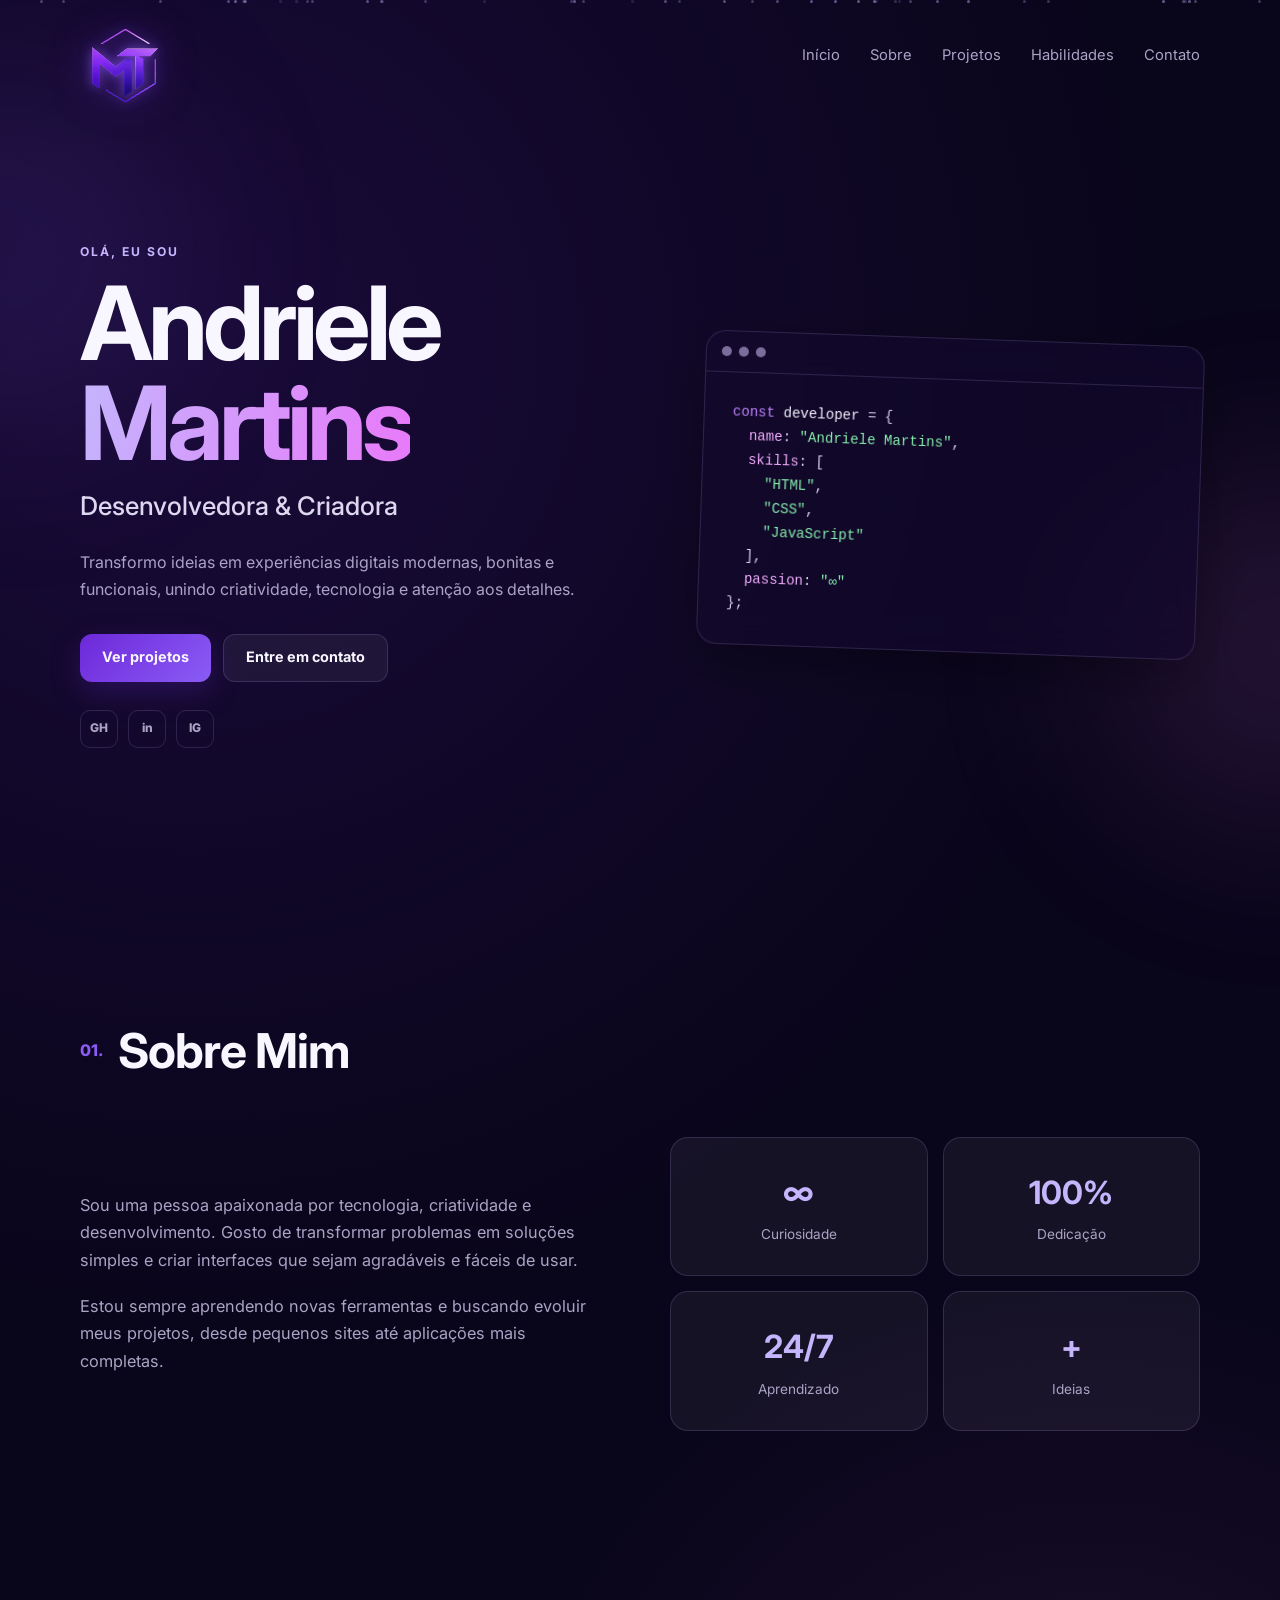
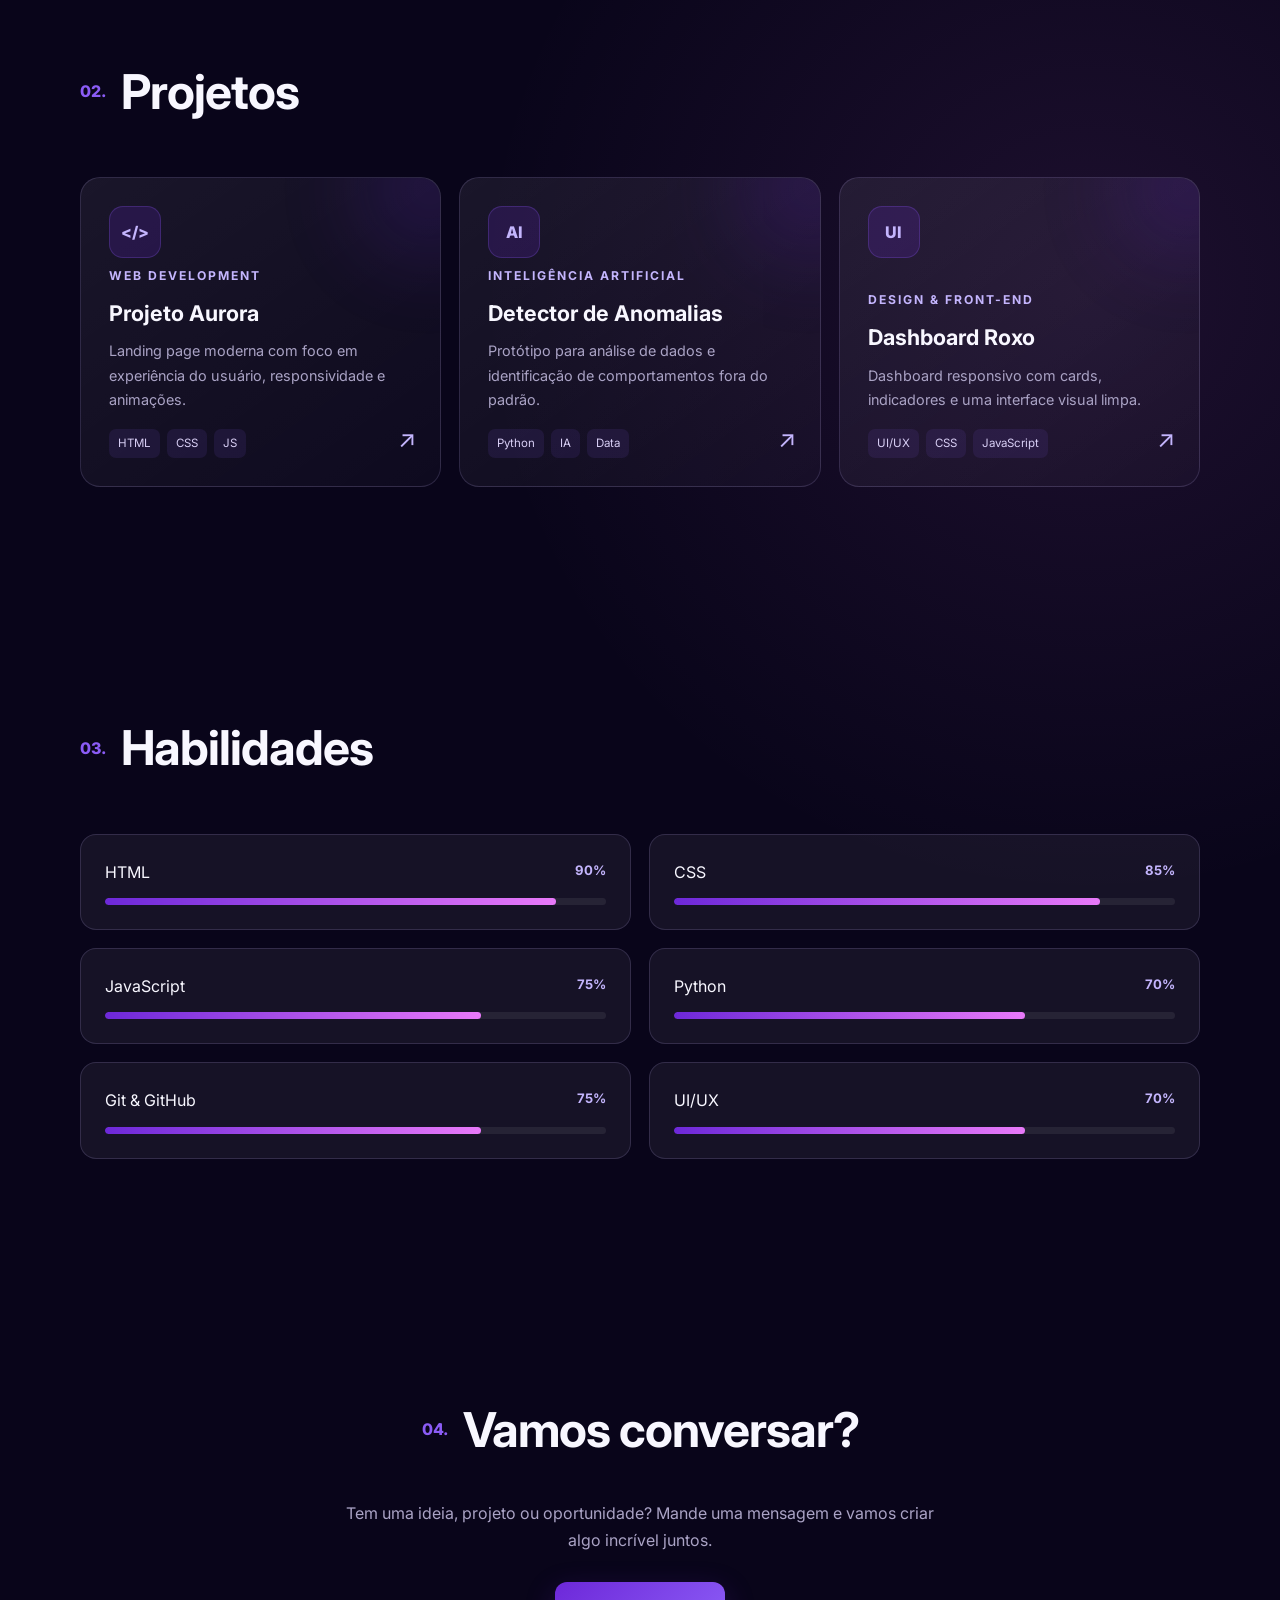
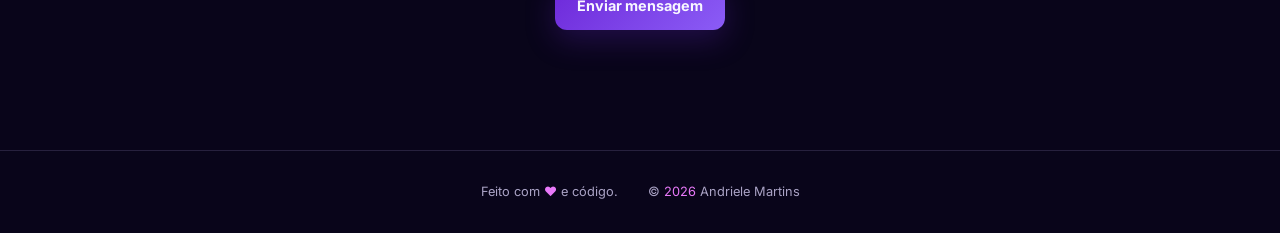
==== portfolio/index.html @ b2157736 "Portifolio" ====
<!DOCTYPE html>
<html lang="pt-BR">

<head>
  <meta charset="UTF-8">
  <meta name="viewport" content="width=device-width, initial-scale=1.0">

  <meta
    name="description"
    content="Portfólio pessoal moderno de Andriele Martins."
  >

  <title>Andriele Martins | Desenvolvedora</title>

  <!-- Fonte -->
  <link rel="preconnect" href="https://fonts.googleapis.com">
  <link rel="preconnect" href="https://fonts.gstatic.com" crossorigin>
  <link
    href="https://fonts.googleapis.com/css2?family=Inter:wght@400;500;600;700;800&display=swap"
    rel="stylesheet"
  >

  <!-- CSS -->
  <link rel="stylesheet" href="style.css">
</head>

<body>

  <!-- Efeitos de fundo -->
  <div class="background-glow glow-one"></div>
  <div class="background-glow glow-two"></div>


  <!-- =========================
       CABEÇALHO
  ========================== -->

  <header class="header" id="header">

    <nav class="nav container">

      <!-- LOGO -->
      <a
        class="logo"
        href="#inicio"
        aria-label="Página inicial"
      >
        <img
          src="img/Logo.png"
          alt="Logo Andriele Martins"
        >
      </a>


      <!-- MENU MOBILE -->
      <button
        class="menu-toggle"
        id="menu-toggle"
        aria-label="Abrir menu"
        aria-expanded="false"
      >
        <span></span>
        <span></span>
        <span></span>
      </button>


      <!-- MENU -->
      <ul class="nav-links" id="nav-links">

        <li>
          <a href="#inicio">Início</a>
        </li>

        <li>
          <a href="#sobre">Sobre</a>
        </li>

        <li>
          <a href="#projetos">Projetos</a>
        </li>

        <li>
          <a href="#habilidades">Habilidades</a>
        </li>

        <li>
          <a href="#contato">Contato</a>
        </li>

      </ul>

    </nav>

  </header>


  <!-- =========================
       CONTEÚDO PRINCIPAL
  ========================== -->

  <main>


    <!-- =========================
         HERO
    ========================== -->

    <section
      class="hero container"
      id="inicio"
    >

      <!-- TEXTO -->
      <div class="hero-content reveal">

        <p class="eyebrow">
          Olá, eu sou
        </p>

        <h1>
          Andriele<span> Martins</span>
        </h1>

        <h2>
          Desenvolvedora &amp; Criadora
        </h2>

        <p class="hero-description">
          Transformo ideias em experiências digitais modernas,
          bonitas e funcionais, unindo criatividade, tecnologia
          e atenção aos detalhes.
        </p>


        <!-- BOTÕES -->
        <div class="hero-buttons">

          <a
            class="btn btn-primary"
            href="#projetos"
          >
            Ver projetos
          </a>

          <a
            class="btn btn-outline"
            href="#contato"
          >
            Entre em contato
          </a>

        </div>


        <!-- REDES SOCIAIS -->
        <div
          class="social-links"
          aria-label="Redes sociais"
        >

          <a
            href="#"
            aria-label="GitHub"
          >
            GH
          </a>

          <a
            href="#"
            aria-label="LinkedIn"
          >
            in
          </a>

          <a
            href="#"
            aria-label="Instagram"
          >
            IG
          </a>

        </div>

      </div>


      <!-- CARD DE CÓDIGO -->
      <div class="hero-visual reveal">

        <div class="code-card">

          <div class="window-bar">
            <span></span>
            <span></span>
            <span></span>
          </div>

          <pre><code><span class="code-purple">const</span> <span class="code-white">developer</span> = {
  <span class="code-pink">name</span>: <span class="code-green">"Andriele Martins"</span>,
  <span class="code-pink">skills</span>: [
    <span class="code-green">"HTML"</span>,
    <span class="code-green">"CSS"</span>,
    <span class="code-green">"JavaScript"</span>
  ],
  <span class="code-pink">passion</span>: <span class="code-green">"∞"</span>
};</code></pre>

        </div>

      </div>

    </section>



    <!-- =========================
         SOBRE
    ========================== -->

    <section
      class="section container"
      id="sobre"
    >

      <div class="section-heading reveal">

        <span>01.</span>

        <h2>
          Sobre Mim
        </h2>

      </div>


      <div class="about-grid">


        <div class="about-text reveal">

          <p>
            Sou uma pessoa apaixonada por tecnologia,
            criatividade e desenvolvimento.
            Gosto de transformar problemas em soluções
            simples e criar interfaces que sejam agradáveis
            e fáceis de usar.
          </p>

          <p>
            Estou sempre aprendendo novas ferramentas
            e buscando evoluir meus projetos, desde pequenos
            sites até aplicações mais completas.
          </p>

        </div>


        <!-- ESTATÍSTICAS -->
        <div class="about-stats reveal">

          <div class="stat-card">
            <strong>∞</strong>
            <span>Curiosidade</span>
          </div>

          <div class="stat-card">
            <strong>100%</strong>
            <span>Dedicação</span>
          </div>

          <div class="stat-card">
            <strong>24/7</strong>
            <span>Aprendizado</span>
          </div>

          <div class="stat-card">
            <strong>+</strong>
            <span>Ideias</span>
          </div>

        </div>

      </div>

    </section>



    <!-- =========================
         PROJETOS
    ========================== -->

    <section
      class="section container"
      id="projetos"
    >

      <div class="section-heading reveal">

        <span>02.</span>

        <h2>
          Projetos
        </h2>

      </div>


      <div class="projects-grid">


        <!-- PROJETO 1 -->
        <article class="project-card reveal">

          <div class="project-icon">
            &lt;/&gt;
          </div>

          <div class="project-content">

            <p class="project-type">
              Web Development
            </p>

            <h3>
              Projeto Aurora
            </h3>

            <p>
              Landing page moderna com foco em experiência
              do usuário, responsividade e animações.
            </p>

            <div class="tags">

              <span>HTML</span>
              <span>CSS</span>
              <span>JS</span>

            </div>

          </div>

          <a
            class="project-link"
            href="#"
            aria-label="Ver Projeto Aurora"
          >
            ↗
          </a>

        </article>



        <!-- PROJETO 2 -->
        <article class="project-card reveal">

          <div class="project-icon">
            AI
          </div>

          <div class="project-content">

            <p class="project-type">
              Inteligência Artificial
            </p>

            <h3>
              Detector de Anomalias
            </h3>

            <p>
              Protótipo para análise de dados e identificação
              de comportamentos fora do padrão.
            </p>

            <div class="tags">

              <span>Python</span>
              <span>IA</span>
              <span>Data</span>

            </div>

          </div>

          <a
            class="project-link"
            href="#"
            aria-label="Ver Detector de Anomalias"
          >
            ↗
          </a>

        </article>



        <!-- PROJETO 3 -->
        <article class="project-card reveal">

          <div class="project-icon">
            UI
          </div>

          <div class="project-content">

            <p class="project-type">
              Design &amp; Front-end
            </p>

            <h3>
              Dashboard Roxo
            </h3>

            <p>
              Dashboard responsivo com cards, indicadores
              e uma interface visual limpa.
            </p>

            <div class="tags">

              <span>UI/UX</span>
              <span>CSS</span>
              <span>JavaScript</span>

            </div>

          </div>

          <a
            class="project-link"
            href="#"
            aria-label="Ver Dashboard Roxo"
          >
            ↗
          </a>

        </article>

      </div>

    </section>



    <!-- =========================
         HABILIDADES
    ========================== -->

    <section
      class="section container"
      id="habilidades"
    >

      <div class="section-heading reveal">

        <span>03.</span>

        <h2>
          Habilidades
        </h2>

      </div>


      <div class="skills-grid">


        <!-- HTML -->
        <div class="skill-card reveal">

          <div class="skill-top">
            <span>HTML</span>
            <strong>90%</strong>
          </div>

          <div class="progress">
            <span style="width: 90%"></span>
          </div>

        </div>



        <!-- CSS -->
        <div class="skill-card reveal">

          <div class="skill-top">
            <span>CSS</span>
            <strong>85%</strong>
          </div>

          <div class="progress">
            <span style="width: 85%"></span>
          </div>

        </div>



        <!-- JAVASCRIPT -->
        <div class="skill-card reveal">

          <div class="skill-top">
            <span>JavaScript</span>
            <strong>75%</strong>
          </div>

          <div class="progress">
            <span style="width: 75%"></span>
          </div>

        </div>



        <!-- PYTHON -->
        <div class="skill-card reveal">

          <div class="skill-top">
            <span>Python</span>
            <strong>70%</strong>
          </div>

          <div class="progress">
            <span style="width: 70%"></span>
          </div>

        </div>



        <!-- GIT -->
        <div class="skill-card reveal">

          <div class="skill-top">
            <span>Git &amp; GitHub</span>
            <strong>75%</strong>
          </div>

          <div class="progress">
            <span style="width: 75%"></span>
          </div>

        </div>



        <!-- UI UX -->
        <div class="skill-card reveal">

          <div class="skill-top">
            <span>UI/UX</span>
            <strong>70%</strong>
          </div>

          <div class="progress">
            <span style="width: 70%"></span>
          </div>

        </div>

      </div>

    </section>



    <!-- =========================
         CONTATO
    ========================== -->

    <section
      class="contact-section"
      id="contato"
    >

      <div class="container contact-content reveal">

        <div class="section-heading">

          <span>04.</span>

          <h2>
            Vamos conversar?
          </h2>

        </div>

        <p>
          Tem uma ideia, projeto ou oportunidade?
          Mande uma mensagem e vamos criar algo incrível juntos.
        </p>

        <a
          class="btn btn-primary"
          href="mailto:seuemail@email.com"
        >
          Enviar mensagem
        </a>

      </div>

    </section>

  </main>



  <!-- =========================
       RODAPÉ
  ========================== -->

  <footer class="footer">

    <p>
      Feito com <span>♥</span> e código.
    </p>

    <p>
      © <span id="year"></span> Andriele Martins
    </p>

  </footer>



  <!-- BOTÃO VOLTAR AO TOPO -->

  <button
    class="back-to-top"
    id="back-to-top"
    aria-label="Voltar ao topo"
  >
    ↑
  </button>


  <!-- PARTÍCULAS -->

  <div
    class="particles"
    id="particles"
    aria-hidden="true"
  ></div>


  <!-- JAVASCRIPT -->

  <script src="script.js"></script>

</body>

</html>
---- portfolio/style.css ----
:root {
  --bg: #09051a;
  --bg-soft: #12082b;
  --purple-dark: #2e1065;
  --purple: #6d28d9;
  --purple-light: #8b5cf6;
  --lavender: #c4b5fd;
  --pink: #e879f9;
  --text: #f8f7ff;
  --muted: #aaa3c5;
  --border: rgba(196, 181, 253, .16);
  --glass: rgba(255, 255, 255, .055);
  --shadow: 0 20px 60px rgba(0, 0, 0, .35);
}

* { margin: 0; padding: 0; box-sizing: border-box; }

html { scroll-behavior: smooth; }

body {
  min-height: 100vh;
  background:
    radial-gradient(circle at 15% 10%, rgba(109, 40, 217, .16), transparent 30%),
    radial-gradient(circle at 85% 55%, rgba(232, 121, 249, .09), transparent 28%),
    var(--bg);
  color: var(--text);
  font-family: "Inter", sans-serif;
  line-height: 1.7;
  overflow-x: hidden;
}

a { color: inherit; text-decoration: none; }
button { font: inherit; }
.container { width: min(1120px, calc(100% - 40px)); margin-inline: auto; }

.background-glow {
  position: fixed;
  width: 360px;
  height: 360px;
  border-radius: 50%;
  filter: blur(100px);
  opacity: .12;
  pointer-events: none;
  z-index: -2;
}
.glow-one { background: var(--purple-light); top: 8%; left: -180px; }
.glow-two { background: var(--pink); bottom: 8%; right: -180px; }

.header {
  position: fixed;
  inset: 0 0 auto;
  z-index: 1000;
  border-bottom: 1px solid transparent;
  transition: .3s ease;
}
.header.scrolled {
  background: rgba(9, 5, 26, .82);
  backdrop-filter: blur(18px);
  border-color: var(--border);
}

.nav { min-height: 78px; display: flex; align-items: center; justify-content: space-between; }
/* =========================
   LOGO
========================= */

.logo {
  display: flex;
  align-items: center;
  justify-content: center;
  width: 170px;
  height: 90px;
  background: transparent;
  border: none;
  border-radius: 0;
  flex-shrink: 0;
  transition: transform 0.3s ease;
}

.logo img {
  display: block;
  width: 150px;
  height: 150px;
  object-fit: contain;
  filter:
    drop-shadow(0 0 6px rgba(139, 92, 246, 0.7))
    drop-shadow(0 0 18px rgba(109, 40, 217, 0.5));
  transition: transform 0.3s ease, filter 0.3s ease;
}

.logo:hover img {
  transform: scale(1.08);
  filter:
    drop-shadow(0 0 10px rgba(196, 181, 253, 0.9))
    drop-shadow(0 0 28px rgba(139, 92, 246, 0.8));
}

.nav-links { display: flex; list-style: none; gap: 30px; }
.nav-links a { color: var(--muted); font-size: .92rem; transition: .25s; }
.nav-links a:hover { color: var(--lavender); }

.menu-toggle { display: none; background: transparent; border: 0; cursor: pointer; }
.menu-toggle span { display: block; width: 26px; height: 2px; margin: 5px; background: var(--lavender); transition: .3s; }

.hero {
  min-height: 100vh;
  display: grid;
  grid-template-columns: 1.05fr .95fr;
  align-items: center;
  gap: 70px;
  padding-top: 90px;
}
.eyebrow, .project-type { color: var(--lavender); text-transform: uppercase; letter-spacing: 2px; font-size: .76rem; font-weight: 700; }
.hero h1 { font-size: clamp(3.2rem, 8vw, 6.4rem); line-height: .98; letter-spacing: -5px; margin: 10px 0; }
.hero h1 span {
  background: linear-gradient(100deg, var(--lavender), var(--pink));
  -webkit-background-clip: text;
  background-clip: text;
  color: transparent;
}
.hero h2 { font-size: clamp(1.2rem, 2vw, 1.7rem); color: #ddd7f0; font-weight: 500; }
.hero-description { max-width: 580px; color: var(--muted); margin: 22px 0 30px; }
.hero-buttons { display: flex; flex-wrap: wrap; gap: 12px; }

.btn {
  display: inline-flex; align-items: center; justify-content: center;
  min-height: 48px; padding: 0 22px; border-radius: 12px;
  font-weight: 700; font-size: .9rem; transition: .3s;
}
.btn-primary {
  background: linear-gradient(135deg, var(--purple), var(--purple-light));
  box-shadow: 0 10px 30px rgba(109, 40, 217, .25);
}
.btn-primary:hover { transform: translateY(-3px); box-shadow: 0 15px 35px rgba(139, 92, 246, .3); }
.btn-outline { border: 1px solid var(--border); background: var(--glass); }
.btn-outline:hover { border-color: var(--purple-light); transform: translateY(-3px); }

.social-links { display: flex; gap: 10px; margin-top: 28px; }
.social-links a {
  display: grid; place-items: center; width: 38px; height: 38px;
  border: 1px solid var(--border); border-radius: 10px; color: var(--muted);
  font-size: .75rem; font-weight: 800; transition: .25s;
}
.social-links a:hover { color: var(--text); border-color: var(--purple-light); transform: translateY(-3px); }

.hero-visual { display: grid; place-items: center; }
.code-card {
  width: min(100%, 500px); border: 1px solid var(--border);
  border-radius: 20px; background: rgba(18, 8, 43, .7);
  box-shadow: var(--shadow); backdrop-filter: blur(18px);
  overflow: hidden; transform: rotate(2deg); transition: .4s;
}
.code-card:hover { transform: rotate(0) translateY(-6px); }
.window-bar { display: flex; gap: 7px; padding: 15px; border-bottom: 1px solid var(--border); }
.window-bar span { width: 10px; height: 10px; border-radius: 50%; background: #7c6e9c; }
.code-card pre { padding: 28px; overflow: auto; color: #d8d2ec; font-size: .88rem; }
.code-purple { color: #c084fc; }
.code-pink { color: #f0abfc; }
.code-green { color: #86efac; }
.code-white { color: #f5f3ff; }

.section { padding: 110px 0; }
.section-heading { display: flex; align-items: center; gap: 15px; margin-bottom: 45px; }
.section-heading span { color: var(--purple-light); font-weight: 800; }
.section-heading h2 { font-size: clamp(2rem, 4vw, 3rem); letter-spacing: -1px; }

.about-grid { display: grid; grid-template-columns: 1fr 1fr; gap: 60px; align-items: center; }
.about-text { color: var(--muted); font-size: 1.02rem; }
.about-text p + p { margin-top: 18px; }
.about-stats { display: grid; grid-template-columns: 1fr 1fr; gap: 15px; }
.stat-card {
  padding: 28px; border: 1px solid var(--border); border-radius: 18px;
  background: var(--glass); text-align: center; transition: .3s;
}
.stat-card:hover { transform: translateY(-5px); border-color: rgba(139,92,246,.5); }
.stat-card strong { display: block; font-size: 2rem; color: var(--lavender); }
.stat-card span { color: var(--muted); font-size: .85rem; }

.projects-grid { display: grid; grid-template-columns: repeat(3, 1fr); gap: 18px; }
.project-card {
  position: relative; min-height: 310px; padding: 28px;
  display: flex; flex-direction: column; justify-content: space-between;
  border: 1px solid var(--border); border-radius: 20px;
  background: linear-gradient(145deg, rgba(255,255,255,.07), rgba(255,255,255,.025));
  overflow: hidden; transition: .35s;
}
.project-card::before {
  content: ""; position: absolute; width: 140px; height: 140px; right: -60px; top: -60px;
  border-radius: 50%; background: var(--purple); filter: blur(45px); opacity: .18;
}
.project-card:hover { transform: translateY(-8px); border-color: rgba(139,92,246,.45); box-shadow: var(--shadow); }
.project-icon {
  width: 52px; height: 52px; display: grid; place-items: center;
  border-radius: 14px; background: rgba(109,40,217,.18);
  border: 1px solid rgba(139,92,246,.25); color: var(--lavender); font-weight: 800;
}
.project-content h3 { font-size: 1.35rem; margin: 8px 0; }
.project-content p:not(.project-type) { color: var(--muted); font-size: .9rem; }
.tags { display: flex; gap: 7px; flex-wrap: wrap; margin-top: 16px; }
.tags span { color: #d8cff5; background: rgba(139,92,246,.1); padding: 5px 9px; border-radius: 7px; font-size: .72rem; }
.project-link { position: absolute; right: 24px; bottom: 27px; font-size: 1.5rem; color: var(--lavender); }

.skills-grid { display: grid; grid-template-columns: 1fr 1fr; gap: 18px; }
.skill-card { padding: 24px; border: 1px solid var(--border); border-radius: 16px; background: var(--glass); }
.skill-top { display: flex; justify-content: space-between; margin-bottom: 12px; }
.skill-top strong { color: var(--lavender); font-size: .82rem; }
.progress { height: 7px; border-radius: 20px; background: rgba(255,255,255,.07); overflow: hidden; }
.progress span { display: block; height: 100%; border-radius: inherit; background: linear-gradient(90deg, var(--purple), var(--pink)); transform-origin: left; animation: progress 1.3s ease both; }

.contact-section { padding: 120px 0; text-align: center; }
.contact-content { max-width: 750px; }
.contact-content .section-heading { justify-content: center; }
.contact-content p { color: var(--muted); max-width: 600px; margin: -15px auto 28px; }

.footer {
  padding: 30px 20px; border-top: 1px solid var(--border);
  display: flex; justify-content: center; gap: 30px; flex-wrap: wrap;
  color: var(--muted); font-size: .8rem;
}
.footer span { color: var(--pink); }

.back-to-top {
  position: fixed; right: 24px; bottom: 24px; z-index: 50;
  width: 46px; height: 46px; border: 1px solid var(--border); border-radius: 12px;
  background: rgba(18,8,43,.9); color: var(--lavender); cursor: pointer;
  opacity: 0; visibility: hidden; transform: translateY(10px); transition: .3s;
}
.back-to-top.show { opacity: 1; visibility: visible; transform: translateY(0); }

.particles { position: fixed; inset: 0; pointer-events: none; z-index: -1; overflow: hidden; }
.particle { position: absolute; width: 3px; height: 3px; border-radius: 50%; background: var(--lavender); opacity: .35; animation: float linear infinite; }

.reveal { opacity: 0; transform: translateY(25px); transition: opacity .7s ease, transform .7s ease; }
.reveal.visible { opacity: 1; transform: translateY(0); }

@keyframes float { from { transform: translateY(105vh); } to { transform: translateY(-10vh); } }
@keyframes progress { from { transform: scaleX(0); } to { transform: scaleX(1); } }

@media (max-width: 850px) {
  .menu-toggle { display: block; }
  .nav-links {
    position: absolute; top: 78px; left: 20px; right: 20px;
    display: none; flex-direction: column; gap: 0; padding: 8px;
    border: 1px solid var(--border); border-radius: 16px;
    background: rgba(18,8,43,.97); backdrop-filter: blur(18px);
  }
  .nav-links.open { display: flex; }
.logo {
  width: 170px;
  height: 110px;

  display: flex;
  align-items: flex-end;
  justify-content: flex-start;

  padding: 0;
  margin: 0;
}

.logo img {
  width: 145px;
  height: 145px;

  object-fit: contain;
  display: block;

  transform: translateY(90px);

  filter:
    drop-shadow(0 0 8px rgba(139, 92, 246, 0.95))
    drop-shadow(0 0 20px rgba(109, 40, 217, 0.65));
}

  .hero { grid-template-columns: 1fr; padding-top: 130px; }
  .hero-visual { order: -1; }
  .code-card { transform: none; }
  .about-grid { grid-template-columns: 1fr; }
  .projects-grid { grid-template-columns: 1fr; }
}

@media (max-width: 560px) {
  .container { width: min(100% - 28px, 1120px); }
  .hero h1 { letter-spacing: -3px; }
  .skills-grid, .about-stats { grid-template-columns: 1fr; }
  .section { padding: 80px 0; }
  .code-card pre { font-size: .72rem; padding: 20px; }
  .footer { flex-direction: column; align-items: center; gap: 5px; }
}
/* ================================
   AJUSTE FINAL DA LOGO
================================ */

.header .nav .logo {
    width: 180px !important;
    height: 110px !important;

    display: flex !important;
    align-items: center !important;
    justify-content: flex-start !important;

    margin: 0 !important;
    padding: 0 !important;

    position: relative !important;
    overflow: visible !important;
}

.header .nav .logo img {
    position: relative !important;
    left: -35px !important;
    top: 35px !important;

    width: 160px !important;
    height: 160px !important;

    transform: none !important;
}
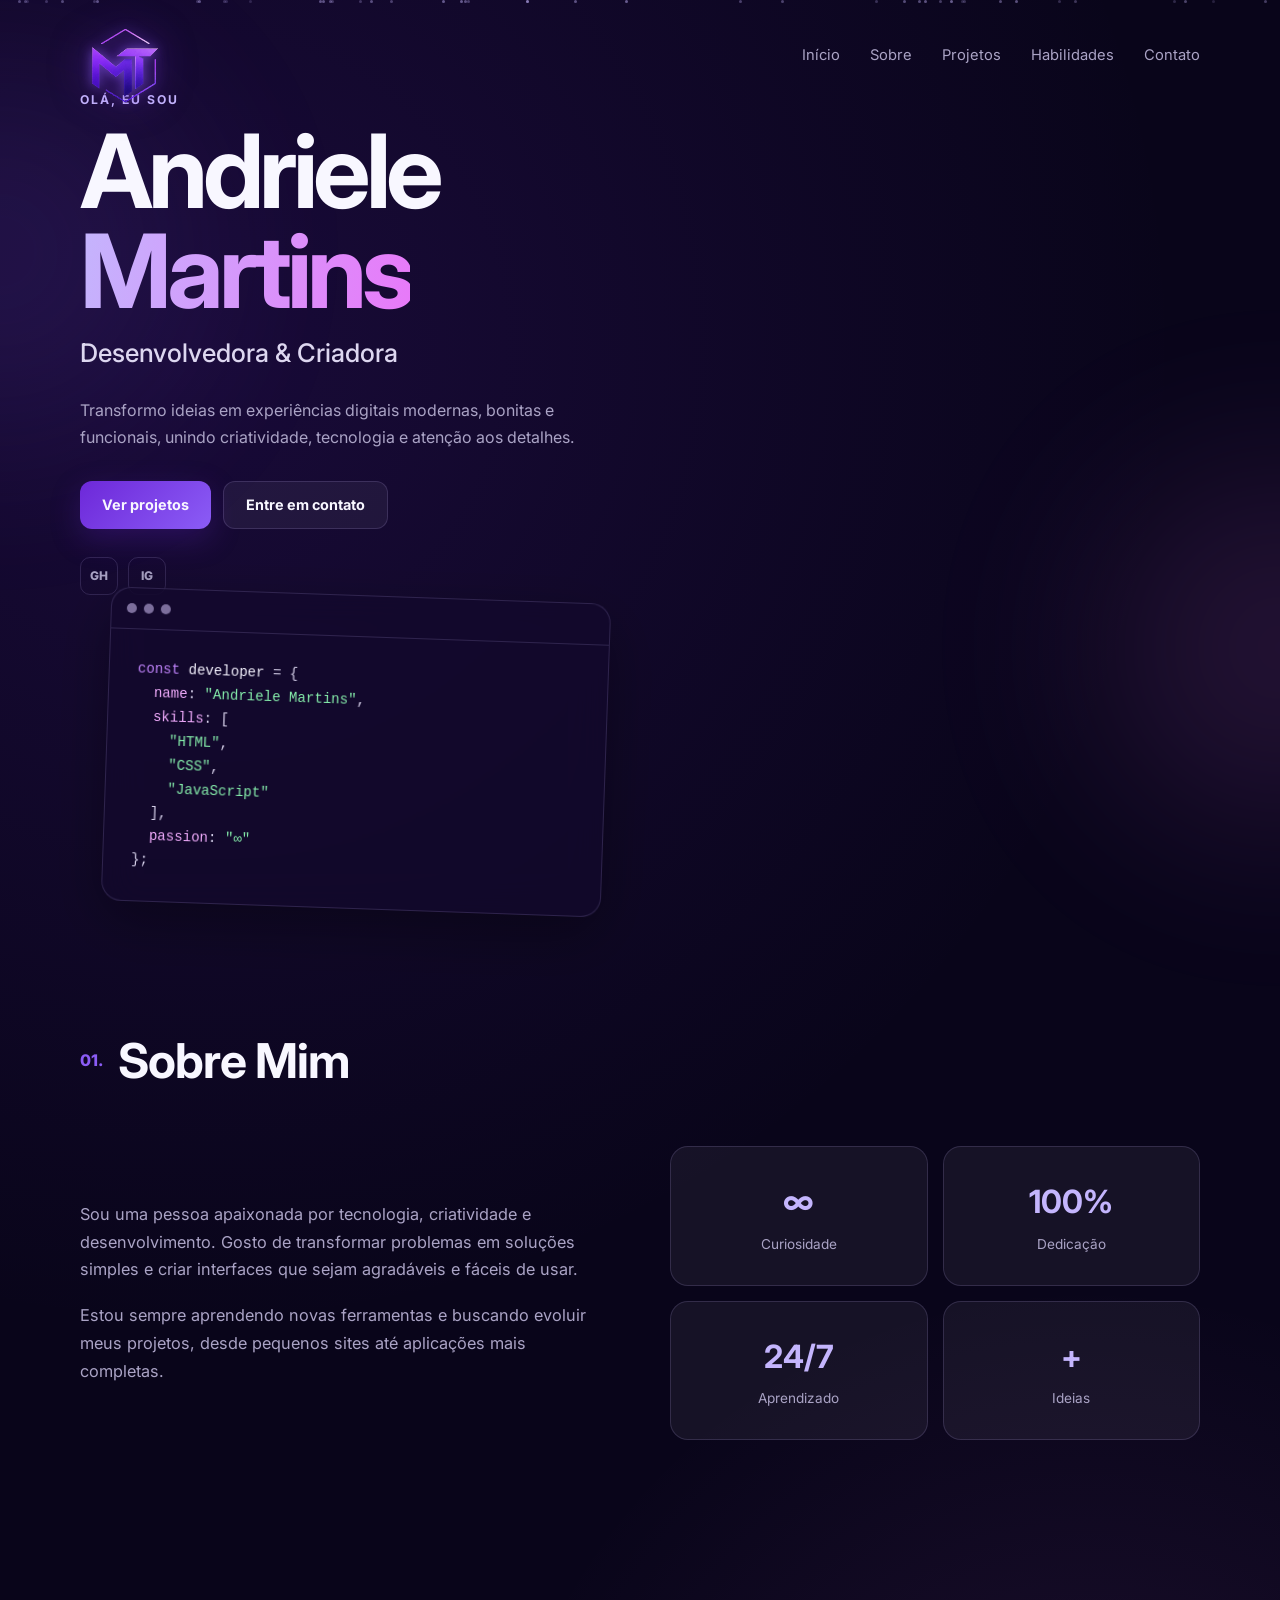
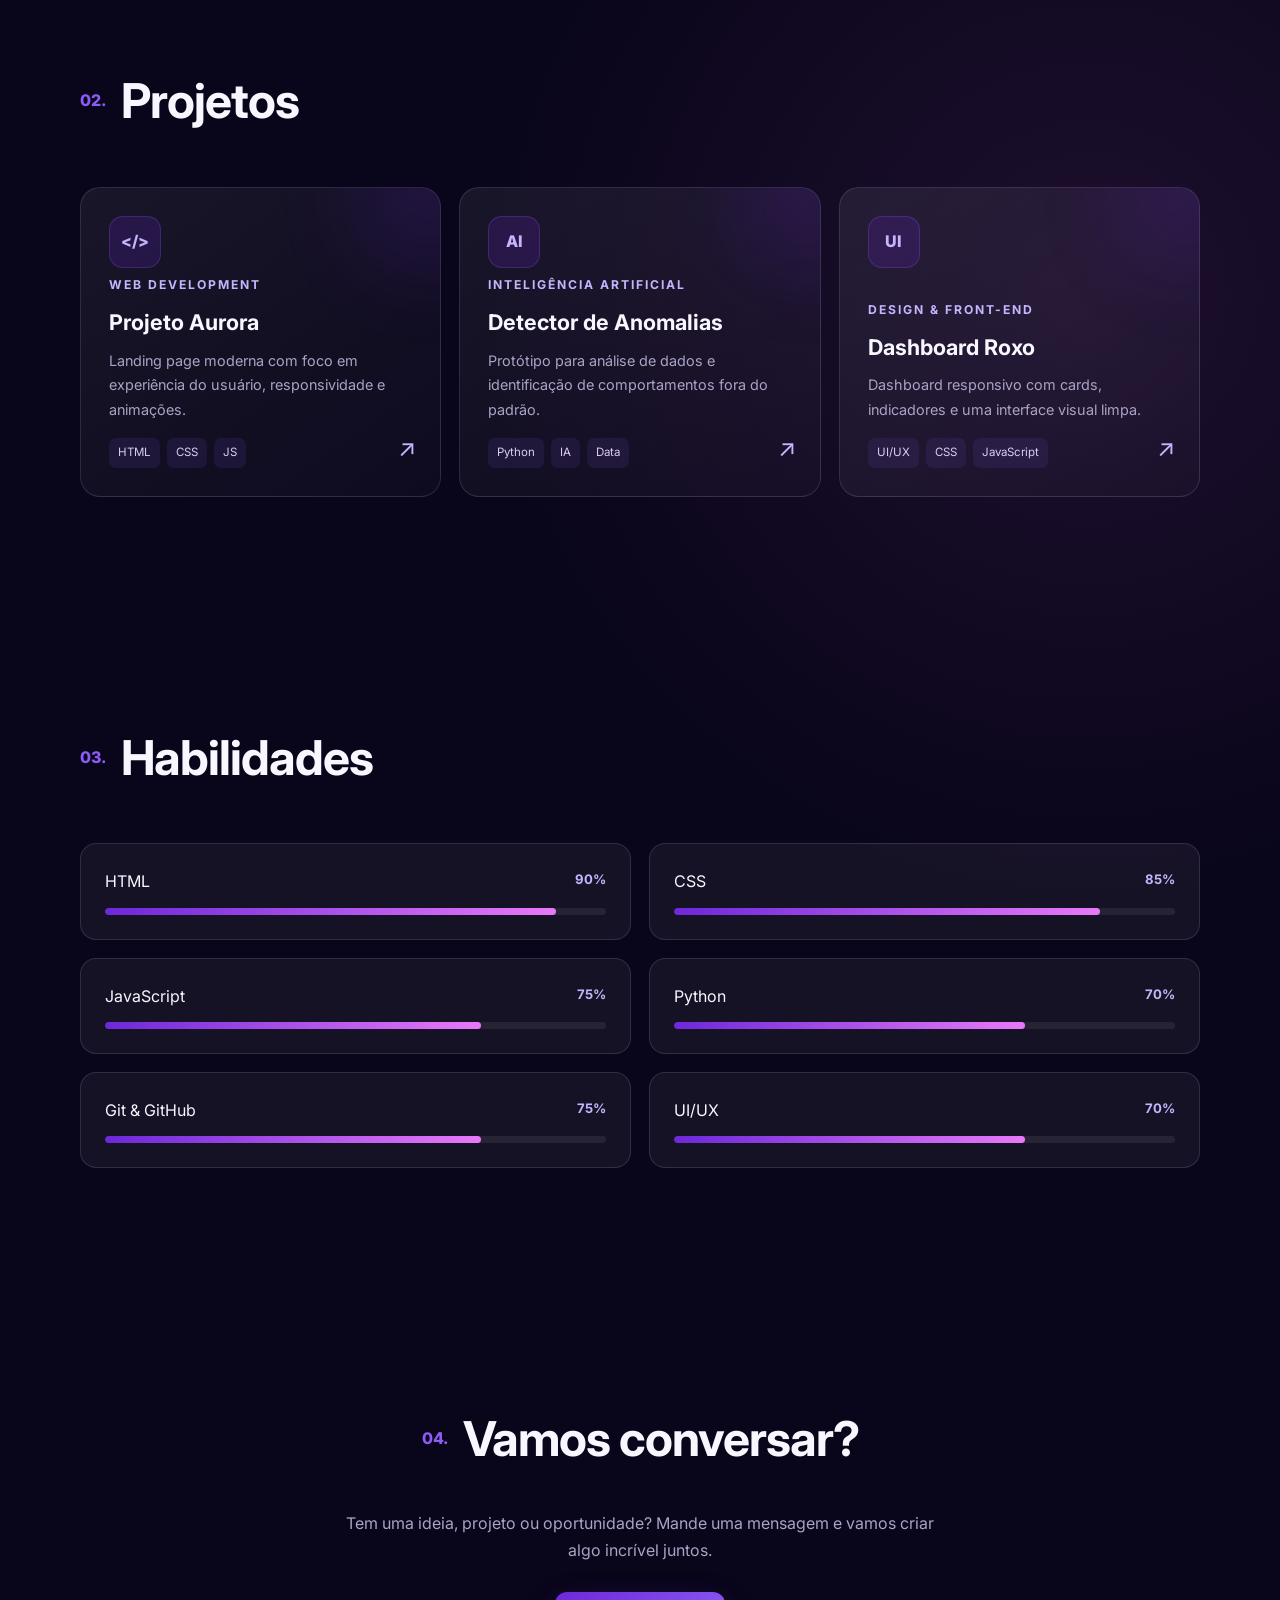
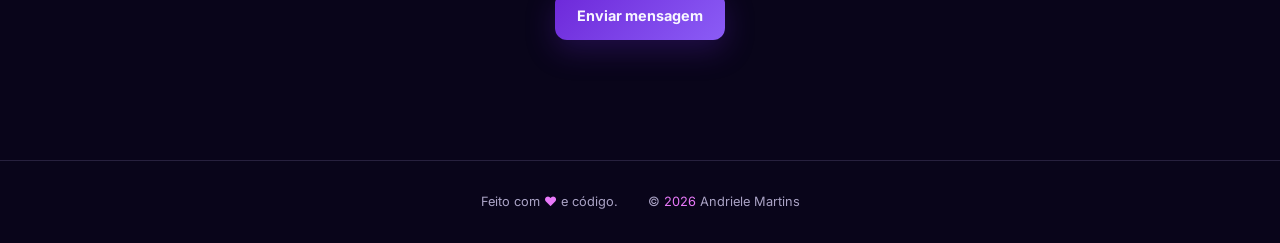
==== commit 3a5a1295: "Atualização" ====
--- a/portfolio/index.html
+++ b/portfolio/index.html
@@ -5,23 +5,18 @@
   <meta charset="UTF-8">
   <meta name="viewport" content="width=device-width, initial-scale=1.0">
 
-  <meta
-    name="description"
-    content="Portfólio pessoal moderno de Andriele Martins."
-  >
+  <meta name="description" content="Portfólio pessoal moderno de Andriele Martins.">
 
   <title>Andriele Martins | Desenvolvedora</title>
 
   <!-- Fonte -->
   <link rel="preconnect" href="https://fonts.googleapis.com">
   <link rel="preconnect" href="https://fonts.gstatic.com" crossorigin>
-  <link
-    href="https://fonts.googleapis.com/css2?family=Inter:wght@400;500;600;700;800&display=swap"
-    rel="stylesheet"
-  >
+  <link href="https://fonts.googleapis.com/css2?family=Inter:wght@400;500;600;700;800&display=swap" rel="stylesheet">
 
   <!-- CSS -->
   <link rel="stylesheet" href="style.css">
+
 </head>
 
 <body>
@@ -40,25 +35,13 @@
     <nav class="nav container">
 
       <!-- LOGO -->
-      <a
-        class="logo"
-        href="#inicio"
-        aria-label="Página inicial"
-      >
-        <img
-          src="img/Logo.png"
-          alt="Logo Andriele Martins"
-        >
+      <a class="logo" href="#inicio" aria-label="Página inicial">
+        <img src="img/Logo.png" alt="Logo Andriele Martins">
       </a>
 
 
       <!-- MENU MOBILE -->
-      <button
-        class="menu-toggle"
-        id="menu-toggle"
-        aria-label="Abrir menu"
-        aria-expanded="false"
-      >
+      <button class="menu-toggle" id="menu-toggle" aria-label="Abrir menu" aria-expanded="false">
         <span></span>
         <span></span>
         <span></span>
@@ -106,10 +89,7 @@
          HERO
     ========================== -->
 
-    <section
-      class="hero container"
-      id="inicio"
-    >
+    <section class="hero container" id="inicio">
 
       <!-- TEXTO -->
       <div class="hero-content reveal">
@@ -136,17 +116,11 @@
         <!-- BOTÕES -->
         <div class="hero-buttons">
 
-          <a
-            class="btn btn-primary"
-            href="#projetos"
-          >
+          <a class="btn btn-primary" href="#projetos">
             Ver projetos
           </a>
 
-          <a
-            class="btn btn-outline"
-            href="#contato"
-          >
+          <a class="btn btn-outline" href="#contato">
             Entre em contato
           </a>
 
@@ -154,49 +128,31 @@
 
 
         <!-- REDES SOCIAIS -->
-        <div
-          class="social-links"
-          aria-label="Redes sociais"
-        >
-
-          <a
-            href="#"
-            aria-label="GitHub"
-          >
+        <div class="social-links" aria-label="Redes sociais">
+
+          <a href="https://github.com/andrielepmartins-sy" target="_blank" rel="noopener noreferrer"
+            aria-label="GitHub">
             GH
           </a>
 
-          <a
-            href="#"
-            aria-label="LinkedIn"
-          >
-            in
-          </a>
-
-          <a
-            href="#"
-            aria-label="Instagram"
-          >
+          <a href="https://www.instagram.com/mit.devv" target="_blank" rel="noopener noreferrer" aria-label="Instagram">
             IG
           </a>
 
         </div>
 
-      </div>
-
-
-      <!-- CARD DE CÓDIGO -->
-      <div class="hero-visual reveal">
-
-        <div class="code-card">
-
-          <div class="window-bar">
-            <span></span>
-            <span></span>
-            <span></span>
-          </div>
-
-          <pre><code><span class="code-purple">const</span> <span class="code-white">developer</span> = {
+        <!-- CARD DE CÓDIGO -->
+        <div class="hero-visual reveal">
+
+          <div class="code-card">
+
+            <div class="window-bar">
+              <span></span>
+              <span></span>
+              <span></span>
+            </div>
+
+            <pre><code><span class="code-purple">const</span> <span class="code-white">developer</span> = {
   <span class="code-pink">name</span>: <span class="code-green">"Andriele Martins"</span>,
   <span class="code-pink">skills</span>: [
     <span class="code-green">"HTML"</span>,
@@ -206,9 +162,9 @@
   <span class="code-pink">passion</span>: <span class="code-green">"∞"</span>
 };</code></pre>
 
-        </div>
-
-      </div>
+          </div>
+
+        </div>
 
     </section>
 
@@ -218,10 +174,7 @@
          SOBRE
     ========================== -->
 
-    <section
-      class="section container"
-      id="sobre"
-    >
+    <section class="section container" id="sobre">
 
       <div class="section-heading reveal">
 
@@ -291,10 +244,7 @@
          PROJETOS
     ========================== -->
 
-    <section
-      class="section container"
-      id="projetos"
-    >
+    <section class="section container" id="projetos">
 
       <div class="section-heading reveal">
 
@@ -342,11 +292,7 @@
 
           </div>
 
-          <a
-            class="project-link"
-            href="#"
-            aria-label="Ver Projeto Aurora"
-          >
+          <a class="project-link" href="#" aria-label="Ver Projeto Aurora">
             ↗
           </a>
 
@@ -386,11 +332,7 @@
 
           </div>
 
-          <a
-            class="project-link"
-            href="#"
-            aria-label="Ver Detector de Anomalias"
-          >
+          <a class="project-link" href="#" aria-label="Ver Detector de Anomalias">
             ↗
           </a>
 
@@ -430,11 +372,7 @@
 
           </div>
 
-          <a
-            class="project-link"
-            href="#"
-            aria-label="Ver Dashboard Roxo"
-          >
+          <a class="project-link" href="#" aria-label="Ver Dashboard Roxo">
             ↗
           </a>
 
@@ -450,10 +388,7 @@
          HABILIDADES
     ========================== -->
 
-    <section
-      class="section container"
-      id="habilidades"
-    >
+    <section class="section container" id="habilidades">
 
       <div class="section-heading reveal">
 
@@ -573,10 +508,7 @@
          CONTATO
     ========================== -->
 
-    <section
-      class="contact-section"
-      id="contato"
-    >
+    <section class="contact-section" id="contato">
 
       <div class="container contact-content reveal">
 
@@ -595,10 +527,7 @@
           Mande uma mensagem e vamos criar algo incrível juntos.
         </p>
 
-        <a
-          class="btn btn-primary"
-          href="mailto:seuemail@email.com"
-        >
+        <a class="btn btn-primary" href="mailto:seuemail@email.com">
           Enviar mensagem
         </a>
 
@@ -630,22 +559,14 @@
 
   <!-- BOTÃO VOLTAR AO TOPO -->
 
-  <button
-    class="back-to-top"
-    id="back-to-top"
-    aria-label="Voltar ao topo"
-  >
+  <button class="back-to-top" id="back-to-top" aria-label="Voltar ao topo">
     ↑
   </button>
 
 
   <!-- PARTÍCULAS -->
 
-  <div
-    class="particles"
-    id="particles"
-    aria-hidden="true"
-  ></div>
+  <div class="particles" id="particles" aria-hidden="true"></div>
 
 
   <!-- JAVASCRIPT -->
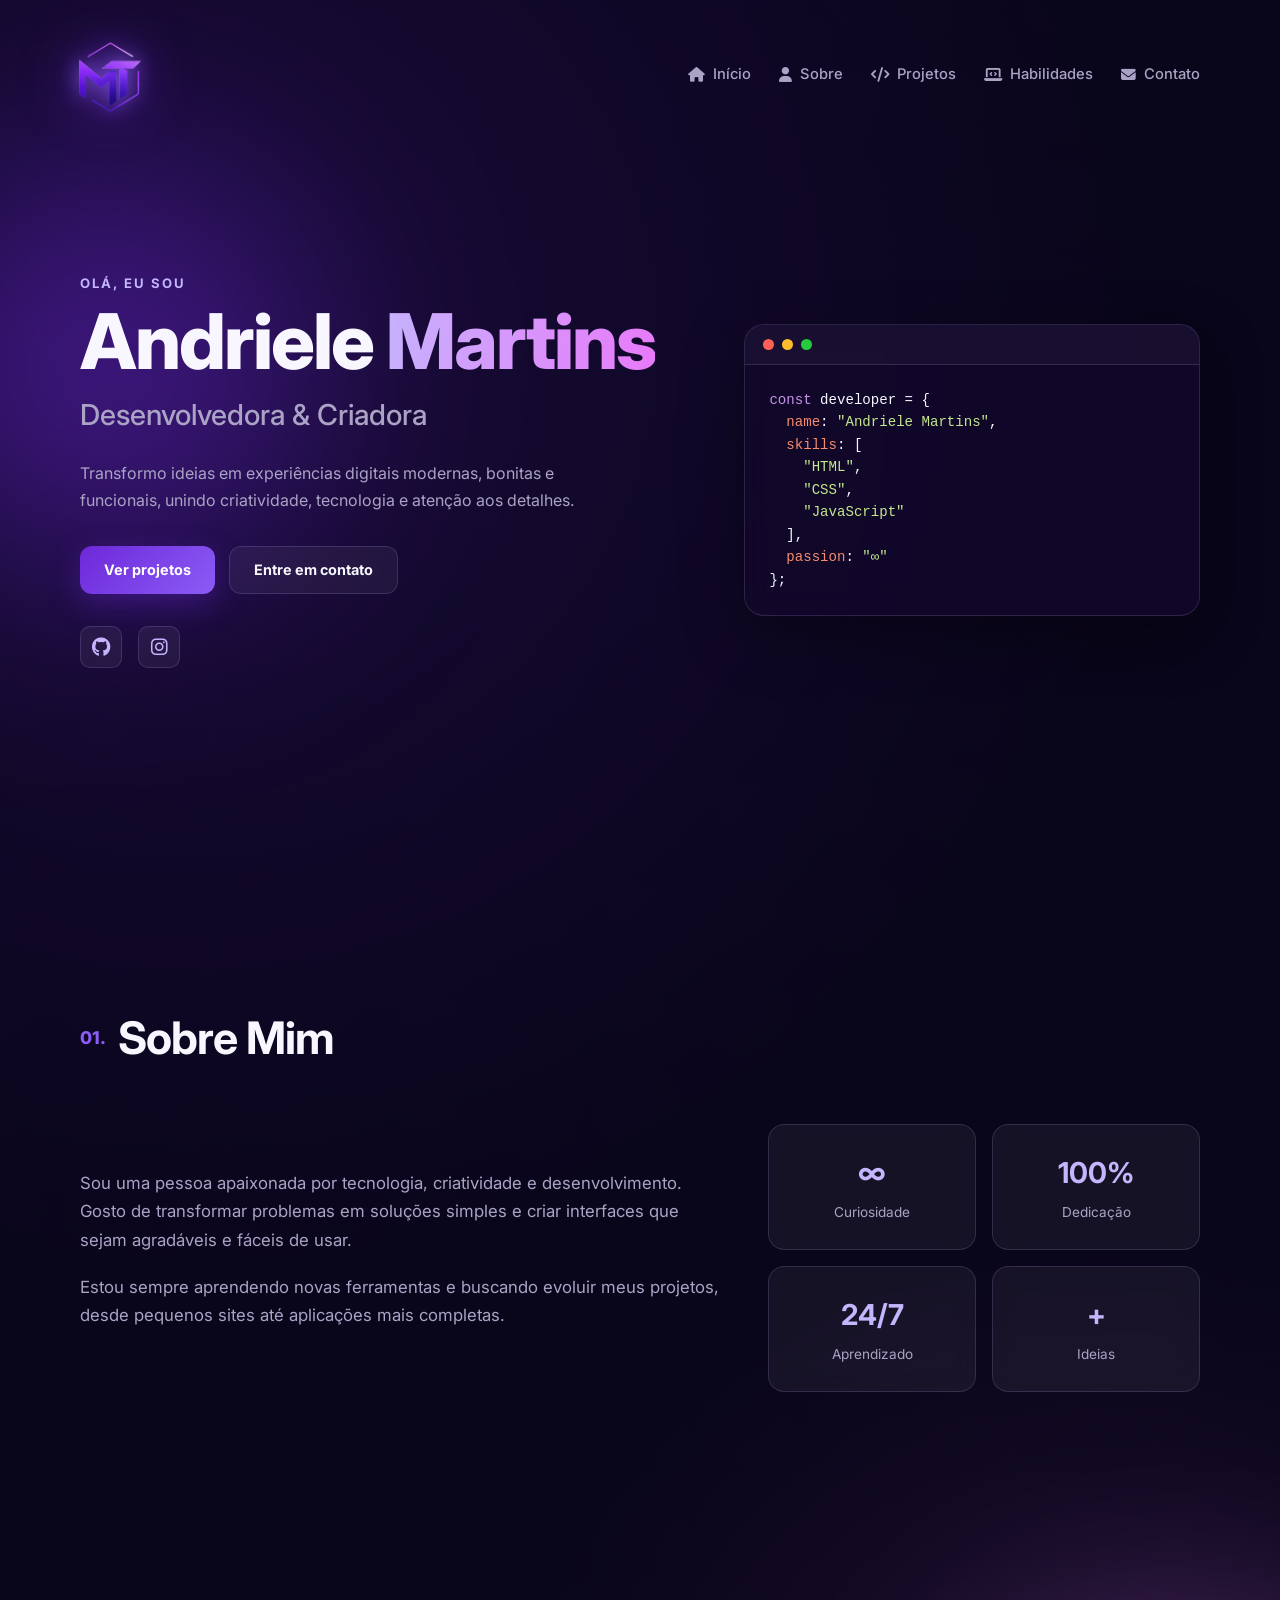
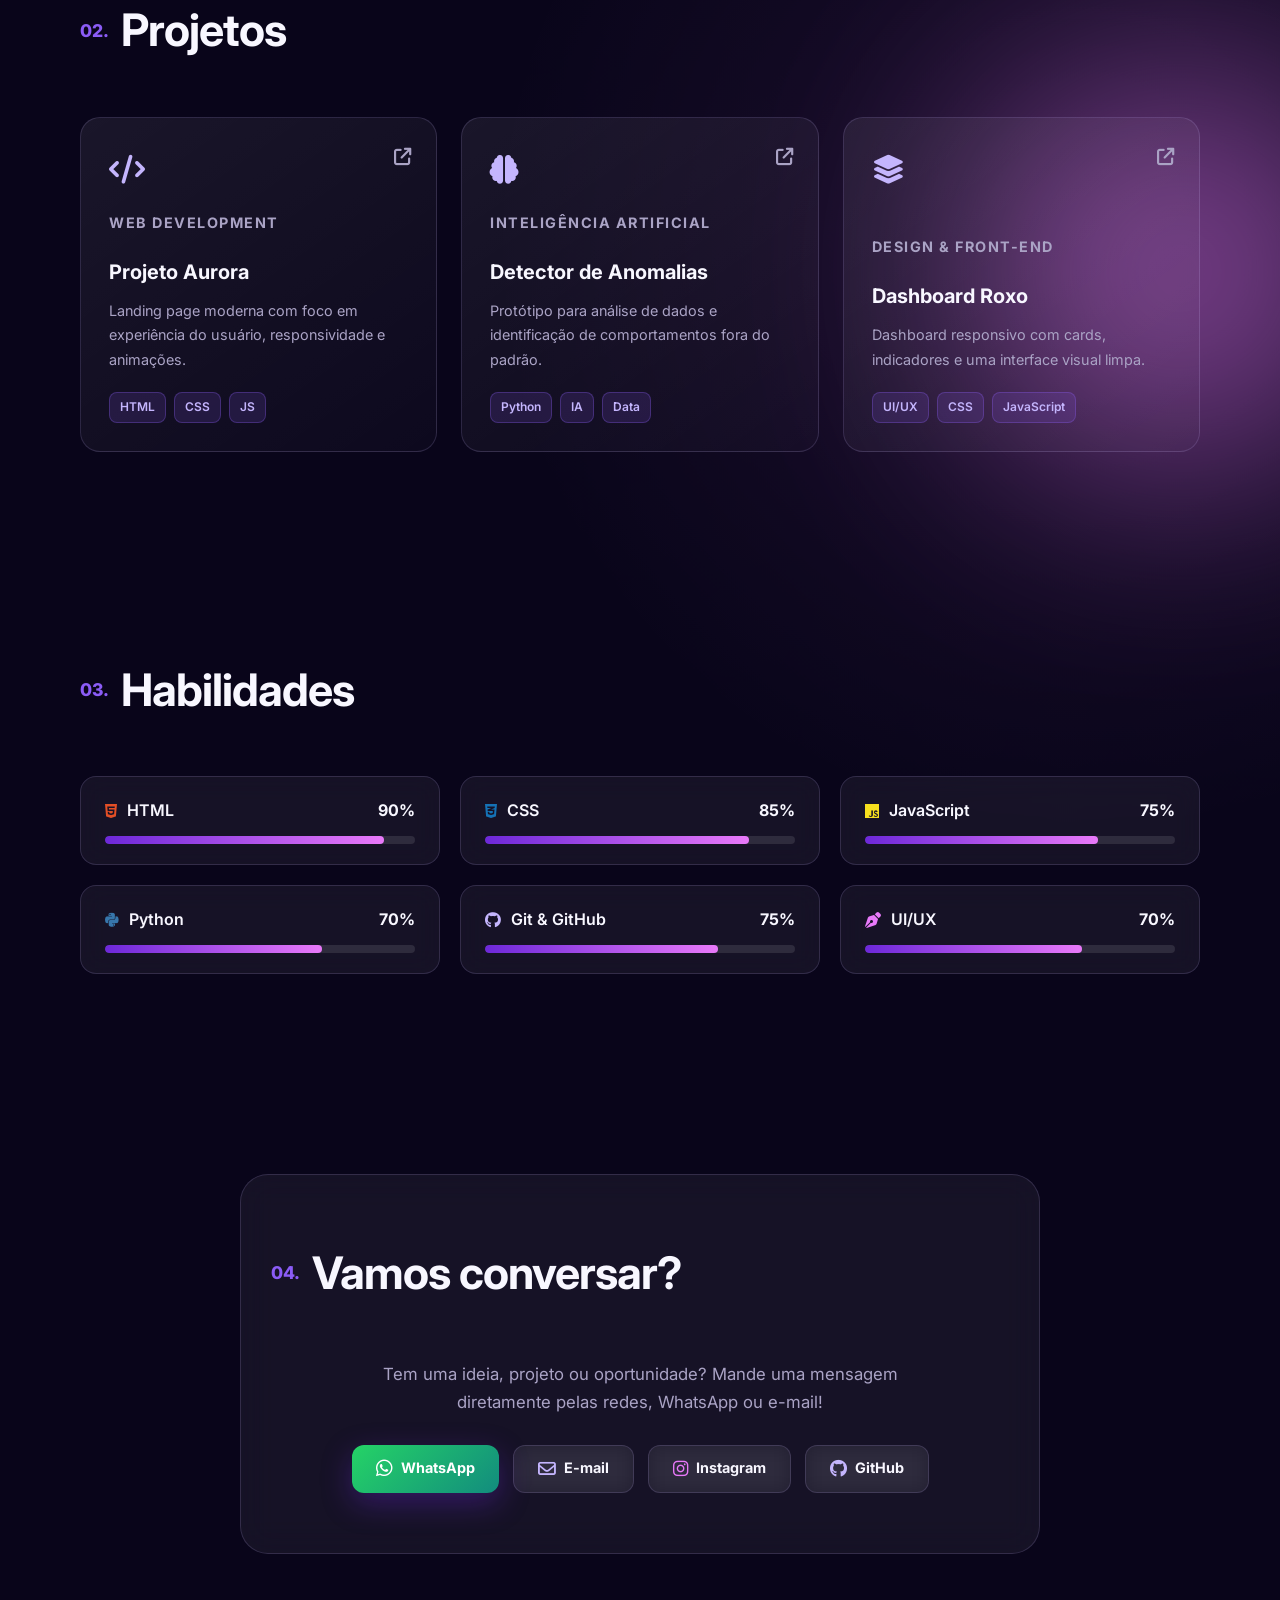
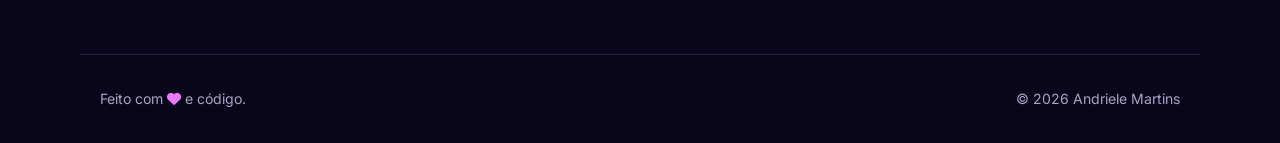
==== commit 2f2ade43: "02/08 18:32" ====
--- a/portfolio/index.html
+++ b/portfolio/index.html
@@ -4,155 +4,86 @@
 <head>
   <meta charset="UTF-8">
   <meta name="viewport" content="width=device-width, initial-scale=1.0">
-
   <meta name="description" content="Portfólio pessoal moderno de Andriele Martins.">
 
   <title>Andriele Martins | Desenvolvedora</title>
 
-  <!-- Fonte -->
   <link rel="preconnect" href="https://fonts.googleapis.com">
   <link rel="preconnect" href="https://fonts.gstatic.com" crossorigin>
   <link href="https://fonts.googleapis.com/css2?family=Inter:wght@400;500;600;700;800&display=swap" rel="stylesheet">
 
-  <!-- CSS -->
+  <link rel="stylesheet" href="https://cdnjs.cloudflare.com/ajax/libs/font-awesome/6.5.1/css/all.min.css">
+
   <link rel="stylesheet" href="style.css">
-
 </head>
 
 <body>
 
-  <!-- Efeitos de fundo -->
   <div class="background-glow glow-one"></div>
   <div class="background-glow glow-two"></div>
 
 
-  <!-- =========================
-       CABEÇALHO
-  ========================== -->
-
   <header class="header" id="header">
-
     <nav class="nav container">
 
-      <!-- LOGO -->
       <a class="logo" href="#inicio" aria-label="Página inicial">
         <img src="img/Logo.png" alt="Logo Andriele Martins">
       </a>
 
-
-      <!-- MENU MOBILE -->
       <button class="menu-toggle" id="menu-toggle" aria-label="Abrir menu" aria-expanded="false">
         <span></span>
         <span></span>
         <span></span>
       </button>
 
-
-      <!-- MENU -->
       <ul class="nav-links" id="nav-links">
-
-        <li>
-          <a href="#inicio">Início</a>
-        </li>
-
-        <li>
-          <a href="#sobre">Sobre</a>
-        </li>
-
-        <li>
-          <a href="#projetos">Projetos</a>
-        </li>
-
-        <li>
-          <a href="#habilidades">Habilidades</a>
-        </li>
-
-        <li>
-          <a href="#contato">Contato</a>
-        </li>
-
+        <li><a href="#inicio"><i class="fa-solid fa-house"></i> Início</a></li>
+        <li><a href="#sobre"><i class="fa-solid fa-user"></i> Sobre</a></li>
+        <li><a href="#projetos"><i class="fa-solid fa-code"></i> Projetos</a></li>
+        <li><a href="#habilidades"><i class="fa-solid fa-laptop-code"></i> Habilidades</a></li>
+        <li><a href="#contato"><i class="fa-solid fa-envelope"></i> Contato</a></li>
       </ul>
 
     </nav>
-
   </header>
 
 
-  <!-- =========================
-       CONTEÚDO PRINCIPAL
-  ========================== -->
-
   <main>
 
-
-    <!-- =========================
-         HERO
-    ========================== -->
-
     <section class="hero container" id="inicio">
 
-      <!-- TEXTO -->
       <div class="hero-content reveal">
-
-        <p class="eyebrow">
-          Olá, eu sou
+        <p class="eyebrow">Olá, eu sou</p>
+        <h1>Andriele<span> Martins</span></h1>
+        <h2>Desenvolvedora &amp; Criadora</h2>
+
+        <p class="hero-description">
+          Transformo ideias em experiências digitais modernas, bonitas e funcionais, unindo criatividade, tecnologia e atenção aos detalhes.
         </p>
 
-        <h1>
-          Andriele<span> Martins</span>
-        </h1>
-
-        <h2>
-          Desenvolvedora &amp; Criadora
-        </h2>
-
-        <p class="hero-description">
-          Transformo ideias em experiências digitais modernas,
-          bonitas e funcionais, unindo criatividade, tecnologia
-          e atenção aos detalhes.
-        </p>
-
-
-        <!-- BOTÕES -->
         <div class="hero-buttons">
-
-          <a class="btn btn-primary" href="#projetos">
-            Ver projetos
-          </a>
-
-          <a class="btn btn-outline" href="#contato">
-            Entre em contato
-          </a>
-
-        </div>
-
-
-        <!-- REDES SOCIAIS -->
+          <a class="btn btn-primary" href="#projetos">Ver projetos</a>
+          <a class="btn btn-outline" href="#contato">Entre em contato</a>
+        </div>
+
         <div class="social-links" aria-label="Redes sociais">
-
-          <a href="https://github.com/andrielepmartins-sy" target="_blank" rel="noopener noreferrer"
-            aria-label="GitHub">
-            GH
-          </a>
-
+          <a href="https://github.com/andrielepmartins-sy" target="_blank" rel="noopener noreferrer" aria-label="GitHub">
+            <i class="fa-brands fa-github"></i>
+          </a>
           <a href="https://www.instagram.com/mit.devv" target="_blank" rel="noopener noreferrer" aria-label="Instagram">
-            IG
-          </a>
-
-        </div>
-
-        <!-- CARD DE CÓDIGO -->
-        <div class="hero-visual reveal">
-
-          <div class="code-card">
-
-            <div class="window-bar">
-              <span></span>
-              <span></span>
-              <span></span>
-            </div>
-
-            <pre><code><span class="code-purple">const</span> <span class="code-white">developer</span> = {
+            <i class="fa-brands fa-instagram"></i>
+          </a>
+        </div>
+      </div>
+
+      <div class="hero-visual reveal">
+        <div class="code-card">
+          <div class="window-bar">
+            <span></span>
+            <span></span>
+            <span></span>
+          </div>
+          <pre><code><span class="code-purple">const</span> <span class="code-white">developer</span> = {
   <span class="code-pink">name</span>: <span class="code-green">"Andriele Martins"</span>,
   <span class="code-pink">skills</span>: [
     <span class="code-green">"HTML"</span>,
@@ -161,418 +92,219 @@
   ],
   <span class="code-pink">passion</span>: <span class="code-green">"∞"</span>
 };</code></pre>
-
-          </div>
-
-        </div>
-
-    </section>
-
-
-
-    <!-- =========================
-         SOBRE
-    ========================== -->
+        </div>
+      </div>
+
+    </section>
+
 
     <section class="section container" id="sobre">
-
       <div class="section-heading reveal">
-
         <span>01.</span>
-
-        <h2>
-          Sobre Mim
-        </h2>
-
-      </div>
-
+        <h2>Sobre Mim</h2>
+      </div>
 
       <div class="about-grid">
-
-
         <div class="about-text reveal">
-
           <p>
-            Sou uma pessoa apaixonada por tecnologia,
-            criatividade e desenvolvimento.
-            Gosto de transformar problemas em soluções
-            simples e criar interfaces que sejam agradáveis
-            e fáceis de usar.
+            Sou uma pessoa apaixonada por tecnologia, criatividade e desenvolvimento. Gosto de transformar problemas em soluções simples e criar interfaces que sejam agradáveis e fáceis de usar.
           </p>
-
           <p>
-            Estou sempre aprendendo novas ferramentas
-            e buscando evoluir meus projetos, desde pequenos
-            sites até aplicações mais completas.
+            Estou sempre aprendendo novas ferramentas e buscando evoluir meus projetos, desde pequenos sites até aplicações mais completas.
           </p>
-
-        </div>
-
-
-        <!-- ESTATÍSTICAS -->
+        </div>
+
         <div class="about-stats reveal">
-
-          <div class="stat-card">
-            <strong>∞</strong>
-            <span>Curiosidade</span>
-          </div>
-
-          <div class="stat-card">
-            <strong>100%</strong>
-            <span>Dedicação</span>
-          </div>
-
-          <div class="stat-card">
-            <strong>24/7</strong>
-            <span>Aprendizado</span>
-          </div>
-
-          <div class="stat-card">
-            <strong>+</strong>
-            <span>Ideias</span>
-          </div>
-
-        </div>
-
-      </div>
-
-    </section>
-
-
-
-    <!-- =========================
-         PROJETOS
-    ========================== -->
+          <div class="stat-card"><strong>∞</strong><span>Curiosidade</span></div>
+          <div class="stat-card"><strong>100%</strong><span>Dedicação</span></div>
+          <div class="stat-card"><strong>24/7</strong><span>Aprendizado</span></div>
+          <div class="stat-card"><strong>+</strong><span>Ideias</span></div>
+        </div>
+      </div>
+    </section>
+
 
     <section class="section container" id="projetos">
-
       <div class="section-heading reveal">
-
         <span>02.</span>
-
-        <h2>
-          Projetos
-        </h2>
-
-      </div>
-
+        <h2>Projetos</h2>
+      </div>
 
       <div class="projects-grid">
 
-
-        <!-- PROJETO 1 -->
         <article class="project-card reveal">
-
-          <div class="project-icon">
-            &lt;/&gt;
-          </div>
-
+          <div class="project-icon"><i class="fa-solid fa-code"></i></div>
           <div class="project-content">
-
-            <p class="project-type">
-              Web Development
-            </p>
-
-            <h3>
-              Projeto Aurora
-            </h3>
-
-            <p>
-              Landing page moderna com foco em experiência
-              do usuário, responsividade e animações.
-            </p>
-
+            <p class="project-type">Web Development</p>
+            <h3>Projeto Aurora</h3>
+            <p>Landing page moderna com foco em experiência do usuário, responsividade e animações.</p>
             <div class="tags">
-
-              <span>HTML</span>
-              <span>CSS</span>
-              <span>JS</span>
-
+              <span>HTML</span><span>CSS</span><span>JS</span>
             </div>
-
-          </div>
-
-          <a class="project-link" href="#" aria-label="Ver Projeto Aurora">
-            ↗
-          </a>
-
+          </div>
+          <a class="project-link" href="https://github.com/andrielepmartins-sy" target="_blank" rel="noopener noreferrer">
+            <i class="fa-solid fa-arrow-up-right-from-square"></i>
+          </a>
         </article>
 
-
-
-        <!-- PROJETO 2 -->
         <article class="project-card reveal">
-
-          <div class="project-icon">
-            AI
-          </div>
-
+          <div class="project-icon"><i class="fa-solid fa-brain"></i></div>
           <div class="project-content">
-
-            <p class="project-type">
-              Inteligência Artificial
-            </p>
-
-            <h3>
-              Detector de Anomalias
-            </h3>
-
-            <p>
-              Protótipo para análise de dados e identificação
-              de comportamentos fora do padrão.
-            </p>
-
+            <p class="project-type">Inteligência Artificial</p>
+            <h3>Detector de Anomalias</h3>
+            <p>Protótipo para análise de dados e identificação de comportamentos fora do padrão.</p>
             <div class="tags">
-
-              <span>Python</span>
-              <span>IA</span>
-              <span>Data</span>
-
+              <span>Python</span><span>IA</span><span>Data</span>
             </div>
-
-          </div>
-
-          <a class="project-link" href="#" aria-label="Ver Detector de Anomalias">
-            ↗
-          </a>
-
+          </div>
+          <a class="project-link" href="https://github.com/andrielepmartins-sy" target="_blank" rel="noopener noreferrer">
+            <i class="fa-solid fa-arrow-up-right-from-square"></i>
+          </a>
         </article>
 
-
-
-        <!-- PROJETO 3 -->
         <article class="project-card reveal">
-
-          <div class="project-icon">
-            UI
-          </div>
-
+          <div class="project-icon"><i class="fa-solid fa-layer-group"></i></div>
           <div class="project-content">
-
-            <p class="project-type">
-              Design &amp; Front-end
-            </p>
-
-            <h3>
-              Dashboard Roxo
-            </h3>
-
-            <p>
-              Dashboard responsivo com cards, indicadores
-              e uma interface visual limpa.
-            </p>
-
+            <p class="project-type">Design &amp; Front-end</p>
+            <h3>Dashboard Roxo</h3>
+            <p>Dashboard responsivo com cards, indicadores e uma interface visual limpa.</p>
             <div class="tags">
-
-              <span>UI/UX</span>
-              <span>CSS</span>
-              <span>JavaScript</span>
-
+              <span>UI/UX</span><span>CSS</span><span>JavaScript</span>
             </div>
-
-          </div>
-
-          <a class="project-link" href="#" aria-label="Ver Dashboard Roxo">
-            ↗
-          </a>
-
+          </div>
+          <a class="project-link" href="https://github.com/andrielepmartins-sy" target="_blank" rel="noopener noreferrer">
+            <i class="fa-solid fa-arrow-up-right-from-square"></i>
+          </a>
         </article>
 
       </div>
-
-    </section>
-
-
-
-    <!-- =========================
-         HABILIDADES
-    ========================== -->
+    </section>
+
 
     <section class="section container" id="habilidades">
-
       <div class="section-heading reveal">
-
         <span>03.</span>
-
-        <h2>
-          Habilidades
-        </h2>
-
-      </div>
-
+        <h2>Habilidades</h2>
+      </div>
 
       <div class="skills-grid">
-
-
-        <!-- HTML -->
-        <div class="skill-card reveal">
-
-          <div class="skill-top">
-            <span>HTML</span>
+        <div class="skill-card reveal">
+          <div class="skill-top">
+            <span><i class="fa-brands fa-html5" style="color: #e34f26;"></i> HTML</span>
             <strong>90%</strong>
           </div>
-
-          <div class="progress">
-            <span style="width: 90%"></span>
-          </div>
-
-        </div>
-
-
-
-        <!-- CSS -->
-        <div class="skill-card reveal">
-
-          <div class="skill-top">
-            <span>CSS</span>
+          <div class="progress"><span style="width: 90%"></span></div>
+        </div>
+
+        <div class="skill-card reveal">
+          <div class="skill-top">
+            <span><i class="fa-brands fa-css3-alt" style="color: #1572b6;"></i> CSS</span>
             <strong>85%</strong>
           </div>
-
-          <div class="progress">
-            <span style="width: 85%"></span>
-          </div>
-
-        </div>
-
-
-
-        <!-- JAVASCRIPT -->
-        <div class="skill-card reveal">
-
-          <div class="skill-top">
-            <span>JavaScript</span>
+          <div class="progress"><span style="width: 85%"></span></div>
+        </div>
+
+        <div class="skill-card reveal">
+          <div class="skill-top">
+            <span><i class="fa-brands fa-js" style="color: #f7df1e;"></i> JavaScript</span>
             <strong>75%</strong>
           </div>
-
-          <div class="progress">
-            <span style="width: 75%"></span>
-          </div>
-
-        </div>
-
-
-
-        <!-- PYTHON -->
-        <div class="skill-card reveal">
-
-          <div class="skill-top">
-            <span>Python</span>
+          <div class="progress"><span style="width: 75%"></span></div>
+        </div>
+
+        <div class="skill-card reveal">
+          <div class="skill-top">
+            <span><i class="fa-brands fa-python" style="color: #3776ab;"></i> Python</span>
             <strong>70%</strong>
           </div>
-
-          <div class="progress">
-            <span style="width: 70%"></span>
-          </div>
-
-        </div>
-
-
-
-        <!-- GIT -->
-        <div class="skill-card reveal">
-
-          <div class="skill-top">
-            <span>Git &amp; GitHub</span>
+          <div class="progress"><span style="width: 70%"></span></div>
+        </div>
+
+        <div class="skill-card reveal">
+          <div class="skill-top">
+            <span><i class="fa-brands fa-github" style="color: #c4b5fd;"></i> Git &amp; GitHub</span>
             <strong>75%</strong>
           </div>
-
-          <div class="progress">
-            <span style="width: 75%"></span>
-          </div>
-
-        </div>
-
-
-
-        <!-- UI UX -->
-        <div class="skill-card reveal">
-
-          <div class="skill-top">
-            <span>UI/UX</span>
+          <div class="progress"><span style="width: 75%"></span></div>
+        </div>
+
+        <div class="skill-card reveal">
+          <div class="skill-top">
+            <span><i class="fa-solid fa-pen-nib" style="color: #e879f9;"></i> UI/UX</span>
             <strong>70%</strong>
           </div>
-
-          <div class="progress">
-            <span style="width: 70%"></span>
-          </div>
-
-        </div>
-
-      </div>
-
-    </section>
-
-
-
-    <!-- =========================
-         CONTATO
-    ========================== -->
+          <div class="progress"><span style="width: 70%"></span></div>
+        </div>
+      </div>
+    </section>
+
 
     <section class="contact-section" id="contato">
-
       <div class="container contact-content reveal">
-
         <div class="section-heading">
-
           <span>04.</span>
-
-          <h2>
-            Vamos conversar?
-          </h2>
-
+          <h2>Vamos conversar?</h2>
         </div>
 
         <p>
-          Tem uma ideia, projeto ou oportunidade?
-          Mande uma mensagem e vamos criar algo incrível juntos.
+          Tem uma ideia, projeto ou oportunidade? Mande uma mensagem diretamente pelas redes, WhatsApp ou e-mail!
         </p>
 
-        <a class="btn btn-primary" href="mailto:seuemail@email.com">
-          Enviar mensagem
-        </a>
-
-      </div>
-
+        <div style="display: flex; gap: 14px; justify-content: center; flex-wrap: wrap; margin-top: 24px;">
+          
+          <a class="btn btn-primary" 
+             href="https://wa.me/5551999999999?text=Ol%C3%A1%20Andriele!%20Vi%20seu%20portf%C3%B3lio%20e%20gostaria%20de%20conversar%20sobre%20um%20projeto." 
+             target="_blank" 
+             rel="noopener noreferrer"
+             style="background: linear-gradient(135deg, #25D366, #128C7E); color: #fff; border: none; display: inline-flex; align-items: center; gap: 8px;">
+            <i class="fa-brands fa-whatsapp" style="font-size: 1.2rem;"></i>
+            WhatsApp
+          </a>
+
+          <a class="btn btn-outline" 
+             href="mailto:andrielepmartins@gmail.com?subject=Contato%20via%20Portf%C3%B3lio&body=Ol%C3%A1%20Andriele,%20gostaria%20de%20saber%20mais%20sobre%20seus%20servi%C3%A7os."
+             style="display: inline-flex; align-items: center; gap: 8px;">
+            <i class="fa-regular fa-envelope" style="font-size: 1.1rem; color: var(--lavender);"></i>
+            E-mail
+          </a>
+
+          <a class="btn btn-outline" 
+             href="https://www.instagram.com/mit.devv" 
+             target="_blank" 
+             rel="noopener noreferrer"
+             style="display: inline-flex; align-items: center; gap: 8px;">
+            <i class="fa-brands fa-instagram" style="font-size: 1.1rem; color: var(--pink);"></i>
+            Instagram
+          </a>
+
+          <a class="btn btn-outline" 
+             href="https://github.com/andrielepmartins-sy" 
+             target="_blank" 
+             rel="noopener noreferrer"
+             style="display: inline-flex; align-items: center; gap: 8px;">
+            <i class="fa-brands fa-github" style="font-size: 1.1rem; color: var(--lavender);"></i>
+            GitHub
+          </a>
+
+        </div>
+      </div>
     </section>
 
   </main>
 
 
-
-  <!-- =========================
-       RODAPÉ
-  ========================== -->
-
   <footer class="footer">
-
-    <p>
-      Feito com <span>♥</span> e código.
-    </p>
-
-    <p>
-      © <span id="year"></span> Andriele Martins
-    </p>
-
+    <p>Feito com <span style="color: var(--pink);"><i class="fa-solid fa-heart"></i></span> e código.</p>
+    <p>© <span id="year"></span> Andriele Martins</p>
   </footer>
 
-
-
-  <!-- BOTÃO VOLTAR AO TOPO -->
-
   <button class="back-to-top" id="back-to-top" aria-label="Voltar ao topo">
-    ↑
+    <i class="fa-solid fa-arrow-up"></i>
   </button>
 
-
-  <!-- PARTÍCULAS -->
-
   <div class="particles" id="particles" aria-hidden="true"></div>
 
-
-  <!-- JAVASCRIPT -->
-
   <script src="script.js"></script>
 
 </body>
-
 </html>
--- a/portfolio/style.css
+++ b/portfolio/style.css
@@ -13,9 +13,15 @@
   --shadow: 0 20px 60px rgba(0, 0, 0, .35);
 }
 
-* { margin: 0; padding: 0; box-sizing: border-box; }
-
-html { scroll-behavior: smooth; }
+* {
+  margin: 0;
+  padding: 0;
+  box-sizing: border-box;
+}
+
+html {
+  scroll-behavior: smooth;
+}
 
 body {
   min-height: 100vh;
@@ -27,291 +33,632 @@
   font-family: "Inter", sans-serif;
   line-height: 1.7;
   overflow-x: hidden;
-}
-
-a { color: inherit; text-decoration: none; }
-button { font: inherit; }
-.container { width: min(1120px, calc(100% - 40px)); margin-inline: auto; }
-
+  position: relative;
+}
+
+a {
+  color: inherit;
+  text-decoration: none;
+}
+
+ul {
+  list-style: none;
+}
+
+.container {
+  width: min(1120px, calc(100% - 40px));
+  margin-inline: auto;
+}
+
+/* =========================
+   EFEITOS DE FUNDO
+========================== */
 .background-glow {
-  position: fixed;
-  width: 360px;
-  height: 360px;
+  position: absolute;
+  width: 400px;
+  height: 400px;
   border-radius: 50%;
-  filter: blur(100px);
-  opacity: .12;
+  filter: blur(120px);
   pointer-events: none;
-  z-index: -2;
-}
-.glow-one { background: var(--purple-light); top: 8%; left: -180px; }
-.glow-two { background: var(--pink); bottom: 8%; right: -180px; }
-
+  z-index: -1;
+  opacity: 0.5;
+}
+
+.glow-one {
+  top: 5%;
+  left: -100px;
+  background: var(--purple);
+}
+
+.glow-two {
+  top: 50%;
+  right: -100px;
+  background: var(--pink);
+}
+
+/* =========================
+   CABEÇALHO & NAVEGAÇÃO
+========================== */
 .header {
   position: fixed;
   inset: 0 0 auto;
   z-index: 1000;
+  transition: background .3s, backdrop-filter .3s, border-color .3s;
   border-bottom: 1px solid transparent;
-  transition: .3s ease;
-}
+}
+
 .header.scrolled {
-  background: rgba(9, 5, 26, .82);
-  backdrop-filter: blur(18px);
-  border-color: var(--border);
-}
-
-.nav { min-height: 78px; display: flex; align-items: center; justify-content: space-between; }
-/* =========================
-   LOGO
-========================= */
-
+  background: rgba(9, 5, 26, .85);
+  backdrop-filter: blur(16px);
+  border-bottom-color: var(--border);
+}
+
+.nav {
+  min-height: 80px;
+  display: flex;
+  align-items: center;
+  justify-content: space-between;
+}
+
+/* LOGO NO CABEÇALHO */
 .logo {
   display: flex;
   align-items: center;
-  justify-content: center;
-  width: 170px;
-  height: 90px;
-  background: transparent;
-  border: none;
-  border-radius: 0;
-  flex-shrink: 0;
-  transition: transform 0.3s ease;
-}
+  transform: translateY(25px);
+  margin-left: -45px; /* Altere este valor: ex: -10px, -30px para mover mais para a esquerda */
+  }
 
 .logo img {
-  display: block;
-  width: 150px;
+  width: 150px; /* Aumentado de 48px para 75px */
   height: 150px;
   object-fit: contain;
+  display: block;
   filter:
-    drop-shadow(0 0 6px rgba(139, 92, 246, 0.7))
-    drop-shadow(0 0 18px rgba(109, 40, 217, 0.5));
-  transition: transform 0.3s ease, filter 0.3s ease;
-}
-
-.logo:hover img {
-  transform: scale(1.08);
+    drop-shadow(0 0 10px rgba(139, 92, 246, 0.95))
+    drop-shadow(0 0 25px rgba(109, 40, 217, 0.7));
+  transition: transform .3s ease, filter .3s ease;
+}
+
+.logo img:hover {
+  transform: scale(1.1);
   filter:
-    drop-shadow(0 0 10px rgba(196, 181, 253, 0.9))
-    drop-shadow(0 0 28px rgba(139, 92, 246, 0.8));
-}
-
-.nav-links { display: flex; list-style: none; gap: 30px; }
-.nav-links a { color: var(--muted); font-size: .92rem; transition: .25s; }
-.nav-links a:hover { color: var(--lavender); }
-
-.menu-toggle { display: none; background: transparent; border: 0; cursor: pointer; }
-.menu-toggle span { display: block; width: 26px; height: 2px; margin: 5px; background: var(--lavender); transition: .3s; }
-
+    drop-shadow(0 0 14px rgba(232, 121, 249, 1))
+    drop-shadow(0 0 30px rgba(139, 92, 246, 0.9));
+}
+
+.nav-links {
+  display: flex;
+  gap: 28px;
+  align-items: center;
+}
+
+.nav-links a {
+  color: var(--muted);
+  font-size: .92rem;
+  font-weight: 500;
+  transition: color .25s ease;
+  display: flex;
+  align-items: center;
+  gap: 8px;
+}
+
+.nav-links a:hover {
+  color: var(--lavender);
+}
+
+.menu-toggle {
+  display: none;
+  background: none;
+  border: none;
+  cursor: pointer;
+  flex-direction: column;
+  gap: 5px;
+}
+
+.menu-toggle span {
+  width: 25px;
+  height: 2px;
+  background: var(--text);
+  transition: .3s;
+}
+
+/* =========================
+   HERO SECTION
+========================== */
 .hero {
   min-height: 100vh;
   display: grid;
-  grid-template-columns: 1.05fr .95fr;
-  align-items: center;
-  gap: 70px;
-  padding-top: 90px;
-}
-.eyebrow, .project-type { color: var(--lavender); text-transform: uppercase; letter-spacing: 2px; font-size: .76rem; font-weight: 700; }
-.hero h1 { font-size: clamp(3.2rem, 8vw, 6.4rem); line-height: .98; letter-spacing: -5px; margin: 10px 0; }
+  grid-template-columns: 1.15fr .85fr;
+  align-items: center;
+  gap: 48px;
+  padding-top: 100px;
+  padding-bottom: 60px;
+}
+
+.eyebrow {
+  color: var(--lavender);
+  text-transform: uppercase;
+  letter-spacing: 2px;
+  font-size: .82rem;
+  font-weight: 700;
+  margin-bottom: 8px;
+}
+
+.hero h1 {
+  font-size: clamp(2.8rem, 6vw, 4.8rem);
+  line-height: 1.05;
+  letter-spacing: -2px;
+  margin-bottom: 8px;
+  font-weight: 800;
+}
+
 .hero h1 span {
   background: linear-gradient(100deg, var(--lavender), var(--pink));
   -webkit-background-clip: text;
   background-clip: text;
   color: transparent;
 }
-.hero h2 { font-size: clamp(1.2rem, 2vw, 1.7rem); color: #ddd7f0; font-weight: 500; }
-.hero-description { max-width: 580px; color: var(--muted); margin: 22px 0 30px; }
-.hero-buttons { display: flex; flex-wrap: wrap; gap: 12px; }
-
+
+.hero h2 {
+  font-size: clamp(1.2rem, 2.5vw, 1.8rem);
+  color: var(--muted);
+  font-weight: 500;
+  margin-bottom: 20px;
+}
+
+.hero-description {
+  max-width: 520px;
+  color: var(--muted);
+  font-size: 1rem;
+  margin-bottom: 32px;
+}
+
+.hero-buttons {
+  display: flex;
+  flex-wrap: wrap;
+  gap: 14px;
+  margin-bottom: 32px;
+}
+
+/* BOTÕES GERAIS */
 .btn {
-  display: inline-flex; align-items: center; justify-content: center;
-  min-height: 48px; padding: 0 22px; border-radius: 12px;
-  font-weight: 700; font-size: .9rem; transition: .3s;
-}
+  display: inline-flex;
+  align-items: center;
+  justify-content: center;
+  min-height: 48px;
+  padding: 0 24px;
+  border-radius: 12px;
+  font-weight: 700;
+  font-size: .9rem;
+  transition: all .3s ease;
+  cursor: pointer;
+}
+
 .btn-primary {
   background: linear-gradient(135deg, var(--purple), var(--purple-light));
-  box-shadow: 0 10px 30px rgba(109, 40, 217, .25);
-}
-.btn-primary:hover { transform: translateY(-3px); box-shadow: 0 15px 35px rgba(139, 92, 246, .3); }
-.btn-outline { border: 1px solid var(--border); background: var(--glass); }
-.btn-outline:hover { border-color: var(--purple-light); transform: translateY(-3px); }
-
-.social-links { display: flex; gap: 10px; margin-top: 28px; }
+  box-shadow: 0 10px 30px rgba(109, 40, 217, .35);
+  color: #fff;
+  border: none;
+}
+
+.btn-primary:hover {
+  transform: translateY(-3px);
+  box-shadow: 0 15px 35px rgba(139, 92, 246, .45);
+}
+
+.btn-outline {
+  border: 1px solid var(--border);
+  background: var(--glass);
+  color: var(--text);
+  backdrop-filter: blur(10px);
+}
+
+.btn-outline:hover {
+  border-color: var(--purple-light);
+  transform: translateY(-3px);
+  background: rgba(255, 255, 255, .08);
+  color: var(--lavender);
+}
+
+/* REDES SOCIAL HERO */
+.social-links {
+  display: flex;
+  gap: 16px;
+}
+
 .social-links a {
-  display: grid; place-items: center; width: 38px; height: 38px;
-  border: 1px solid var(--border); border-radius: 10px; color: var(--muted);
-  font-size: .75rem; font-weight: 800; transition: .25s;
-}
-.social-links a:hover { color: var(--text); border-color: var(--purple-light); transform: translateY(-3px); }
-
-.hero-visual { display: grid; place-items: center; }
+  width: 42px;
+  height: 42px;
+  border-radius: 10px;
+  background: var(--glass);
+  border: 1px solid var(--border);
+  display: flex;
+  align-items: center;
+  justify-content: center;
+  color: var(--lavender);
+  font-size: 1.2rem;
+  transition: .3s ease;
+}
+
+.social-links a:hover {
+  border-color: var(--purple-light);
+  transform: translateY(-3px);
+  color: var(--pink);
+  box-shadow: 0 5px 15px rgba(139, 92, 246, .3);
+}
+
+/* CARD DE CÓDIGO (HERO VISUAL) */
 .code-card {
-  width: min(100%, 500px); border: 1px solid var(--border);
-  border-radius: 20px; background: rgba(18, 8, 43, .7);
-  box-shadow: var(--shadow); backdrop-filter: blur(18px);
-  overflow: hidden; transform: rotate(2deg); transition: .4s;
-}
-.code-card:hover { transform: rotate(0) translateY(-6px); }
-.window-bar { display: flex; gap: 7px; padding: 15px; border-bottom: 1px solid var(--border); }
-.window-bar span { width: 10px; height: 10px; border-radius: 50%; background: #7c6e9c; }
-.code-card pre { padding: 28px; overflow: auto; color: #d8d2ec; font-size: .88rem; }
-.code-purple { color: #c084fc; }
-.code-pink { color: #f0abfc; }
-.code-green { color: #86efac; }
-.code-white { color: #f5f3ff; }
-
-.section { padding: 110px 0; }
-.section-heading { display: flex; align-items: center; gap: 15px; margin-bottom: 45px; }
-.section-heading span { color: var(--purple-light); font-weight: 800; }
-.section-heading h2 { font-size: clamp(2rem, 4vw, 3rem); letter-spacing: -1px; }
-
-.about-grid { display: grid; grid-template-columns: 1fr 1fr; gap: 60px; align-items: center; }
-.about-text { color: var(--muted); font-size: 1.02rem; }
-.about-text p + p { margin-top: 18px; }
-.about-stats { display: grid; grid-template-columns: 1fr 1fr; gap: 15px; }
+  background: rgba(18, 8, 43, .85);
+  border: 1px solid var(--border);
+  border-radius: 20px;
+  overflow: hidden;
+  box-shadow: var(--shadow);
+  backdrop-filter: blur(16px);
+}
+
+.window-bar {
+  display: flex;
+  gap: 8px;
+  padding: 14px 18px;
+  background: rgba(255, 255, 255, .03);
+  border-bottom: 1px solid var(--border);
+}
+
+.window-bar span {
+  width: 11px;
+  height: 11px;
+  border-radius: 50%;
+  background: rgba(255, 255, 255, .18);
+}
+
+.window-bar span:nth-child(1) { background: #ff5f56; }
+.window-bar span:nth-child(2) { background: #ffbd2e; }
+.window-bar span:nth-child(3) { background: #27c93f; }
+
+.code-card pre {
+  padding: 24px;
+  font-family: "Courier New", Courier, monospace;
+  font-size: .88rem;
+  line-height: 1.6;
+}
+
+.code-purple { color: #c792ea; }
+.code-white { color: #f8f7ff; }
+.code-pink { color: #f78c6c; }
+.code-green { color: #c3e88d; }
+
+/* =========================
+   SEÇÕES GERAIS
+========================== */
+.section {
+  padding: 100px 0;
+}
+
+.section-heading {
+  display: flex;
+  align-items: center;
+  gap: 12px;
+  margin-bottom: 48px;
+}
+
+.section-heading span {
+  color: var(--purple-light);
+  font-weight: 800;
+  font-size: 1.1rem;
+}
+
+.section-heading h2 {
+  font-size: clamp(2rem, 4vw, 2.8rem);
+  letter-spacing: -1px;
+}
+
+/* =========================
+   SOBRE
+========================== */
+.about-grid {
+  display: grid;
+  grid-template-columns: 1.2fr .8fr;
+  gap: 40px;
+  align-items: center;
+}
+
+.about-text p {
+  color: var(--muted);
+  font-size: 1.05rem;
+  margin-bottom: 18px;
+}
+
+.about-stats {
+  display: grid;
+  grid-template-columns: repeat(2, 1fr);
+  gap: 16px;
+}
+
 .stat-card {
-  padding: 28px; border: 1px solid var(--border); border-radius: 18px;
-  background: var(--glass); text-align: center; transition: .3s;
-}
-.stat-card:hover { transform: translateY(-5px); border-color: rgba(139,92,246,.5); }
-.stat-card strong { display: block; font-size: 2rem; color: var(--lavender); }
-.stat-card span { color: var(--muted); font-size: .85rem; }
-
-.projects-grid { display: grid; grid-template-columns: repeat(3, 1fr); gap: 18px; }
+  background: var(--glass);
+  border: 1px solid var(--border);
+  border-radius: 16px;
+  padding: 24px;
+  text-align: center;
+  backdrop-filter: blur(12px);
+}
+
+.stat-card strong {
+  display: block;
+  font-size: 1.8rem;
+  color: var(--lavender);
+}
+
+.stat-card span {
+  color: var(--muted);
+  font-size: .85rem;
+}
+
+/* =========================
+   PROJETOS
+========================== */
+.projects-grid {
+  display: grid;
+  grid-template-columns: repeat(auto-fit, minmax(320px, 1fr));
+  gap: 24px;
+}
+
 .project-card {
-  position: relative; min-height: 310px; padding: 28px;
-  display: flex; flex-direction: column; justify-content: space-between;
-  border: 1px solid var(--border); border-radius: 20px;
-  background: linear-gradient(145deg, rgba(255,255,255,.07), rgba(255,255,255,.025));
-  overflow: hidden; transition: .35s;
-}
-.project-card::before {
-  content: ""; position: absolute; width: 140px; height: 140px; right: -60px; top: -60px;
-  border-radius: 50%; background: var(--purple); filter: blur(45px); opacity: .18;
-}
-.project-card:hover { transform: translateY(-8px); border-color: rgba(139,92,246,.45); box-shadow: var(--shadow); }
+  background: linear-gradient(145deg, rgba(255, 255, 255, .07), rgba(255, 255, 255, .02));
+  border: 1px solid var(--border);
+  border-radius: 20px;
+  padding: 28px;
+  display: flex;
+  flex-direction: column;
+  justify-content: space-between;
+  transition: all .3s ease;
+  position: relative;
+  min-height: 260px;
+}
+
+.project-card:hover {
+  transform: translateY(-6px);
+  border-color: var(--purple-light);
+  box-shadow: var(--shadow);
+}
+
 .project-icon {
-  width: 52px; height: 52px; display: grid; place-items: center;
-  border-radius: 14px; background: rgba(109,40,217,.18);
-  border: 1px solid rgba(139,92,246,.25); color: var(--lavender); font-weight: 800;
-}
-.project-content h3 { font-size: 1.35rem; margin: 8px 0; }
-.project-content p:not(.project-type) { color: var(--muted); font-size: .9rem; }
-.tags { display: flex; gap: 7px; flex-wrap: wrap; margin-top: 16px; }
-.tags span { color: #d8cff5; background: rgba(139,92,246,.1); padding: 5px 9px; border-radius: 7px; font-size: .72rem; }
-.project-link { position: absolute; right: 24px; bottom: 27px; font-size: 1.5rem; color: var(--lavender); }
-
-.skills-grid { display: grid; grid-template-columns: 1fr 1fr; gap: 18px; }
-.skill-card { padding: 24px; border: 1px solid var(--border); border-radius: 16px; background: var(--glass); }
-.skill-top { display: flex; justify-content: space-between; margin-bottom: 12px; }
-.skill-top strong { color: var(--lavender); font-size: .82rem; }
-.progress { height: 7px; border-radius: 20px; background: rgba(255,255,255,.07); overflow: hidden; }
-.progress span { display: block; height: 100%; border-radius: inherit; background: linear-gradient(90deg, var(--purple), var(--pink)); transform-origin: left; animation: progress 1.3s ease both; }
-
-.contact-section { padding: 120px 0; text-align: center; }
-.contact-content { max-width: 750px; }
-.contact-content .section-heading { justify-content: center; }
-.contact-content p { color: var(--muted); max-width: 600px; margin: -15px auto 28px; }
-
+  font-size: 1.8rem;
+  color: var(--lavender);
+  margin-bottom: 16px;
+}
+
+.project-type {
+  font-size: .75rem;
+  text-transform: uppercase;
+  letter-spacing: 1.5px;
+  color: var(--purple-light);
+  font-weight: 700;
+  margin-bottom: 6px;
+}
+
+.project-card h3 {
+  font-size: 1.25rem;
+  margin-bottom: 10px;
+}
+
+.project-card p {
+  color: var(--muted);
+  font-size: .9rem;
+  margin-bottom: 20px;
+}
+
+.tags {
+  display: flex;
+  gap: 8px;
+  flex-wrap: wrap;
+}
+
+.tags span {
+  background: rgba(139, 92, 246, .15);
+  border: 1px solid rgba(139, 92, 246, .3);
+  color: var(--lavender);
+  padding: 4px 10px;
+  border-radius: 8px;
+  font-size: .75rem;
+  font-weight: 600;
+}
+
+.project-link {
+  position: absolute;
+  top: 24px;
+  right: 24px;
+  color: var(--muted);
+  font-size: 1.1rem;
+  transition: .25s;
+}
+
+.project-card:hover .project-link {
+  color: var(--pink);
+  transform: translate(3px, -3px);
+}
+
+/* =========================
+   HABILIDADES
+========================== */
+.skills-grid {
+  display: grid;
+  grid-template-columns: repeat(auto-fit, minmax(280px, 1fr));
+  gap: 20px;
+}
+
+.skill-card {
+  background: var(--glass);
+  border: 1px solid var(--border);
+  border-radius: 16px;
+  padding: 20px 24px;
+  backdrop-filter: blur(12px);
+}
+
+.skill-top {
+  display: flex;
+  justify-content: space-between;
+  align-items: center;
+  margin-bottom: 12px;
+  font-weight: 600;
+}
+
+.skill-top span {
+  display: flex;
+  align-items: center;
+  gap: 10px;
+}
+
+.progress {
+  width: 100%;
+  height: 8px;
+  background: rgba(255, 255, 255, .1);
+  border-radius: 10px;
+  overflow: hidden;
+}
+
+.progress span {
+  display: block;
+  height: 100%;
+  background: linear-gradient(90deg, var(--purple), var(--pink));
+  border-radius: 10px;
+}
+
+/* =========================
+   CONTATO
+========================== */
+.contact-section {
+  padding: 100px 0;
+}
+
+.contact-content {
+  background: var(--glass);
+  border: 1px solid var(--border);
+  border-radius: 28px;
+  padding: 60px 30px;
+  text-align: center;
+  backdrop-filter: blur(16px);
+  max-width: 800px;
+  margin: 0 auto;
+}
+
+.contact-content p {
+  color: var(--muted);
+  font-size: 1.05rem;
+  max-width: 540px;
+  margin: 0 auto 28px;
+}
+
+/* =========================
+   RODAPÉ
+========================== */
 .footer {
-  padding: 30px 20px; border-top: 1px solid var(--border);
-  display: flex; justify-content: center; gap: 30px; flex-wrap: wrap;
-  color: var(--muted); font-size: .8rem;
-}
-.footer span { color: var(--pink); }
+  border-top: 1px solid var(--border);
+  padding: 32px 20px;
+  display: flex;
+  justify-content: space-between;
+  align-items: center;
+  color: var(--muted);
+  font-size: .88rem;
+  max-width: 1120px;
+  margin: 0 auto;
+}
 
 .back-to-top {
-  position: fixed; right: 24px; bottom: 24px; z-index: 50;
-  width: 46px; height: 46px; border: 1px solid var(--border); border-radius: 12px;
-  background: rgba(18,8,43,.9); color: var(--lavender); cursor: pointer;
-  opacity: 0; visibility: hidden; transform: translateY(10px); transition: .3s;
-}
-.back-to-top.show { opacity: 1; visibility: visible; transform: translateY(0); }
-
-.particles { position: fixed; inset: 0; pointer-events: none; z-index: -1; overflow: hidden; }
-.particle { position: absolute; width: 3px; height: 3px; border-radius: 50%; background: var(--lavender); opacity: .35; animation: float linear infinite; }
-
-.reveal { opacity: 0; transform: translateY(25px); transition: opacity .7s ease, transform .7s ease; }
-.reveal.visible { opacity: 1; transform: translateY(0); }
-
-@keyframes float { from { transform: translateY(105vh); } to { transform: translateY(-10vh); } }
-@keyframes progress { from { transform: scaleX(0); } to { transform: scaleX(1); } }
-
+  position: fixed;
+  bottom: 30px;
+  right: 30px;
+  width: 45px;
+  height: 45px;
+  border-radius: 50%;
+  background: var(--purple);
+  color: #fff;
+  border: none;
+  cursor: pointer;
+  display: flex;
+  align-items: center;
+  justify-content: center;
+  font-size: 1.1rem;
+  opacity: 0;
+  visibility: hidden;
+  transition: all .3s ease;
+  z-index: 99;
+  box-shadow: 0 5px 20px rgba(109, 40, 217, .5);
+}
+
+.back-to-top.show {
+  opacity: 1;
+  visibility: visible;
+}
+
+.back-to-top:hover {
+  transform: translateY(-4px);
+  background: var(--purple-light);
+}
+
+/* =========================
+   ANIMAÇÕES DE REVELAÇÃO
+========================== */
+.reveal {
+  opacity: 0;
+  transform: translateY(30px);
+  transition: opacity .8s ease, transform .8s ease;
+}
+
+.reveal.visible {
+  opacity: 1;
+  transform: translateY(0);
+}
+
+/* =========================
+   RESPONSIVIDADE
+========================== */
 @media (max-width: 850px) {
-  .menu-toggle { display: block; }
+  .hero {
+    grid-template-columns: 1fr;
+    padding-top: 130px;
+    text-align: center;
+  }
+
+  .hero-description {
+    margin-inline: auto;
+  }
+
+  .hero-buttons, .social-links {
+    justify-content: center;
+  }
+
+  .about-grid {
+    grid-template-columns: 1fr;
+  }
+
   .nav-links {
-    position: absolute; top: 78px; left: 20px; right: 20px;
-    display: none; flex-direction: column; gap: 0; padding: 8px;
-    border: 1px solid var(--border); border-radius: 16px;
-    background: rgba(18,8,43,.97); backdrop-filter: blur(18px);
-  }
-  .nav-links.open { display: flex; }
-.logo {
-  width: 170px;
-  height: 110px;
-
-  display: flex;
-  align-items: flex-end;
-  justify-content: flex-start;
-
-  padding: 0;
-  margin: 0;
-}
-
-.logo img {
-  width: 145px;
-  height: 145px;
-
-  object-fit: contain;
-  display: block;
-
-  transform: translateY(90px);
-
-  filter:
-    drop-shadow(0 0 8px rgba(139, 92, 246, 0.95))
-    drop-shadow(0 0 20px rgba(109, 40, 217, 0.65));
-}
-
-  .hero { grid-template-columns: 1fr; padding-top: 130px; }
-  .hero-visual { order: -1; }
-  .code-card { transform: none; }
-  .about-grid { grid-template-columns: 1fr; }
-  .projects-grid { grid-template-columns: 1fr; }
-}
-
-@media (max-width: 560px) {
-  .container { width: min(100% - 28px, 1120px); }
-  .hero h1 { letter-spacing: -3px; }
-  .skills-grid, .about-stats { grid-template-columns: 1fr; }
-  .section { padding: 80px 0; }
-  .code-card pre { font-size: .72rem; padding: 20px; }
-  .footer { flex-direction: column; align-items: center; gap: 5px; }
-}
-/* ================================
-   AJUSTE FINAL DA LOGO
-================================ */
-
-.header .nav .logo {
-    width: 180px !important;
-    height: 110px !important;
-
-    display: flex !important;
-    align-items: center !important;
-    justify-content: flex-start !important;
-
-    margin: 0 !important;
-    padding: 0 !important;
-
-    position: relative !important;
-    overflow: visible !important;
-}
-
-.header .nav .logo img {
-    position: relative !important;
-    left: -35px !important;
-    top: 35px !important;
-
-    width: 160px !important;
-    height: 160px !important;
-
-    transform: none !important;
+    position: fixed;
+    top: 80px;
+    right: -100%;
+    width: 250px;
+    height: calc(100vh - 80px);
+    background: rgba(9, 5, 26, .95);
+    backdrop-filter: blur(20px);
+    flex-direction: column;
+    padding: 40px;
+    align-items: flex-start;
+    transition: right .3s ease;
+    border-left: 1px solid var(--border);
+  }
+
+  .nav-links.open {
+    right: 0;
+  }
+
+  .menu-toggle {
+    display: flex;
+  }
+
+  .footer {
+    flex-direction: column;
+    gap: 12px;
+    text-align: center;
+  }
 }
